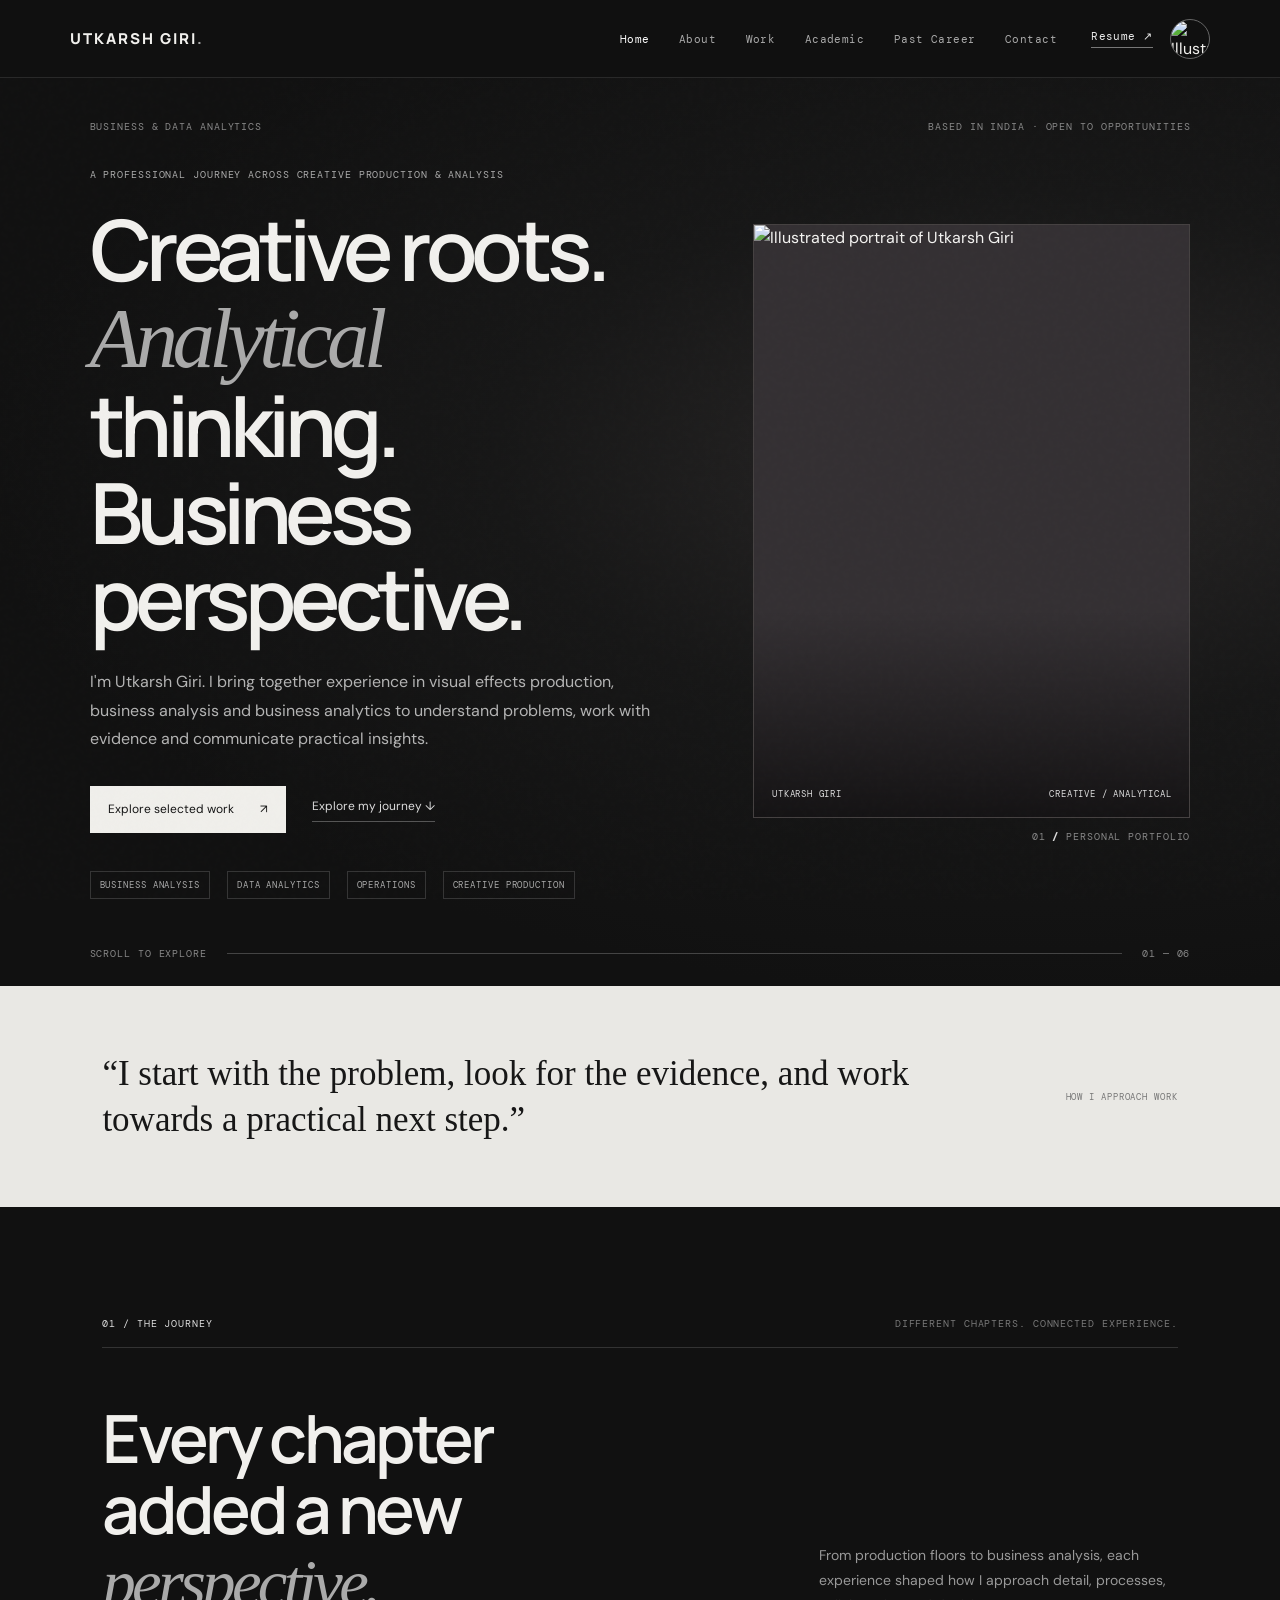
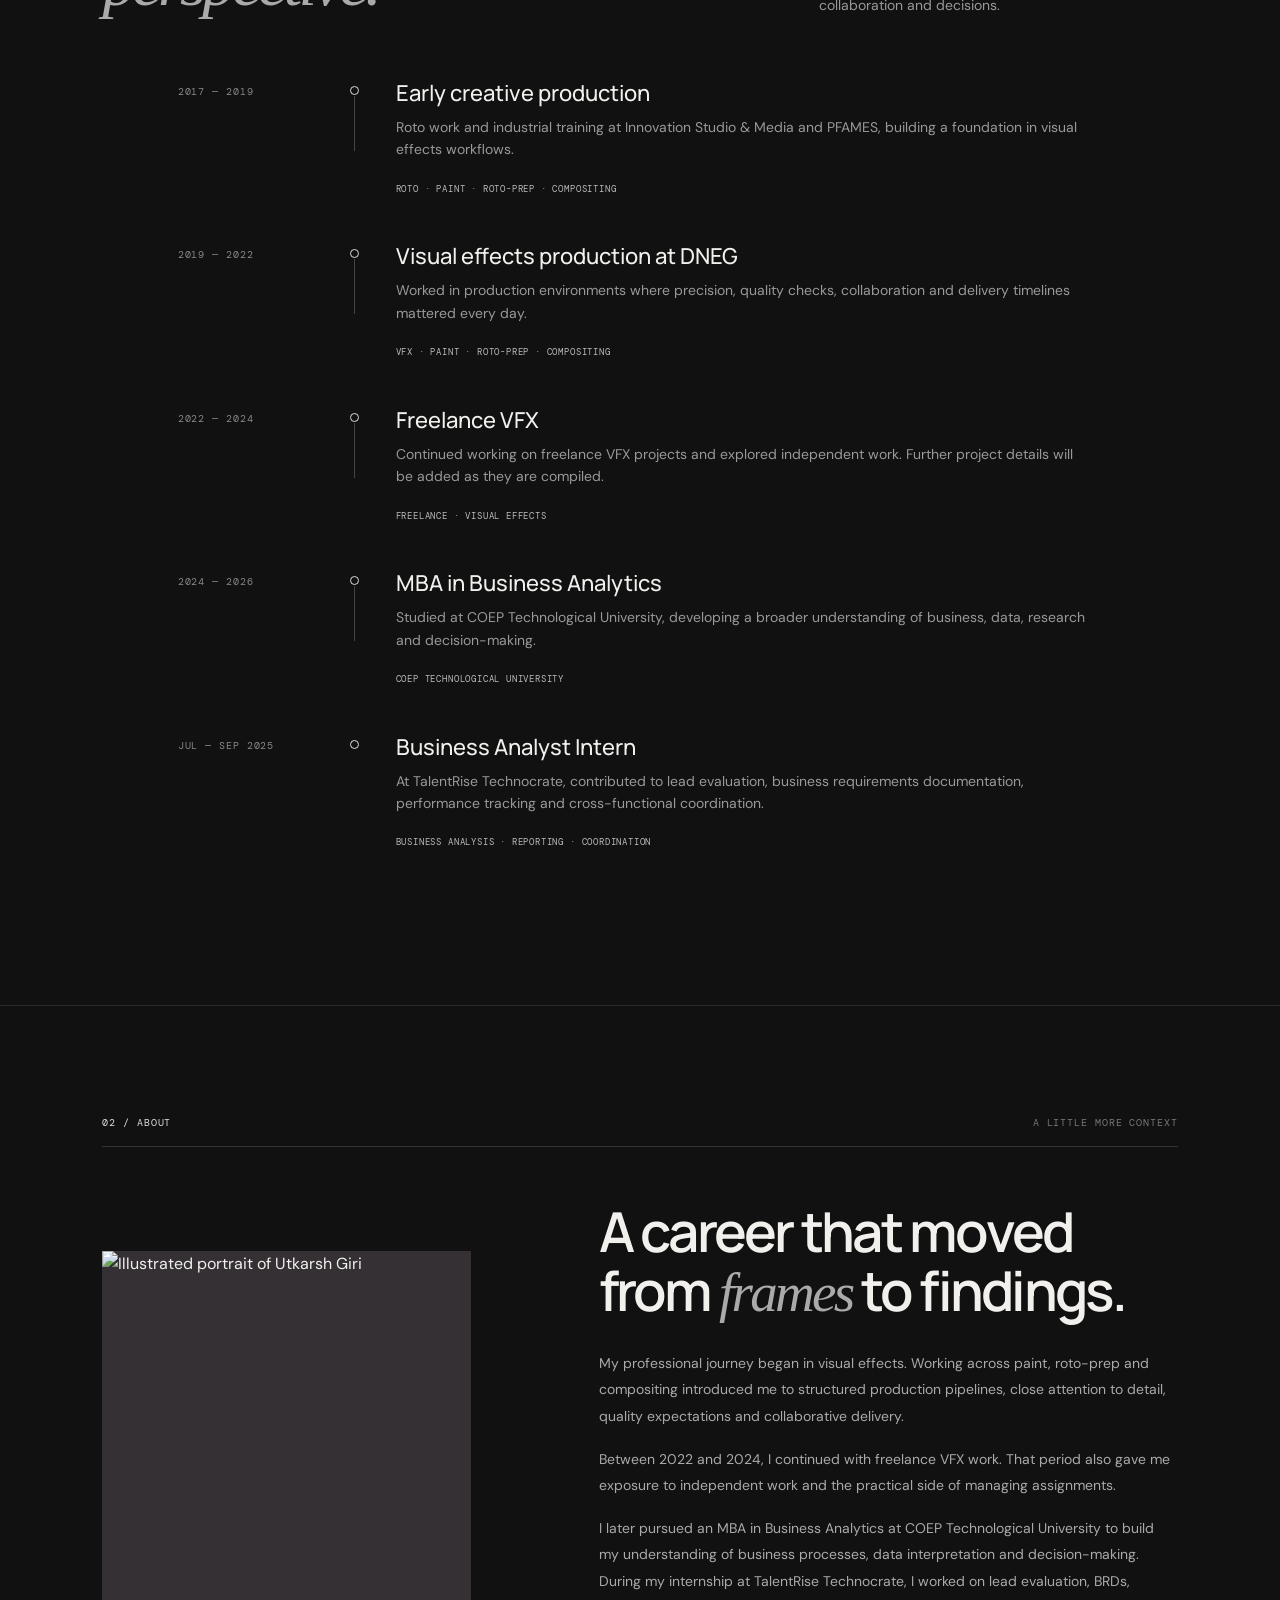
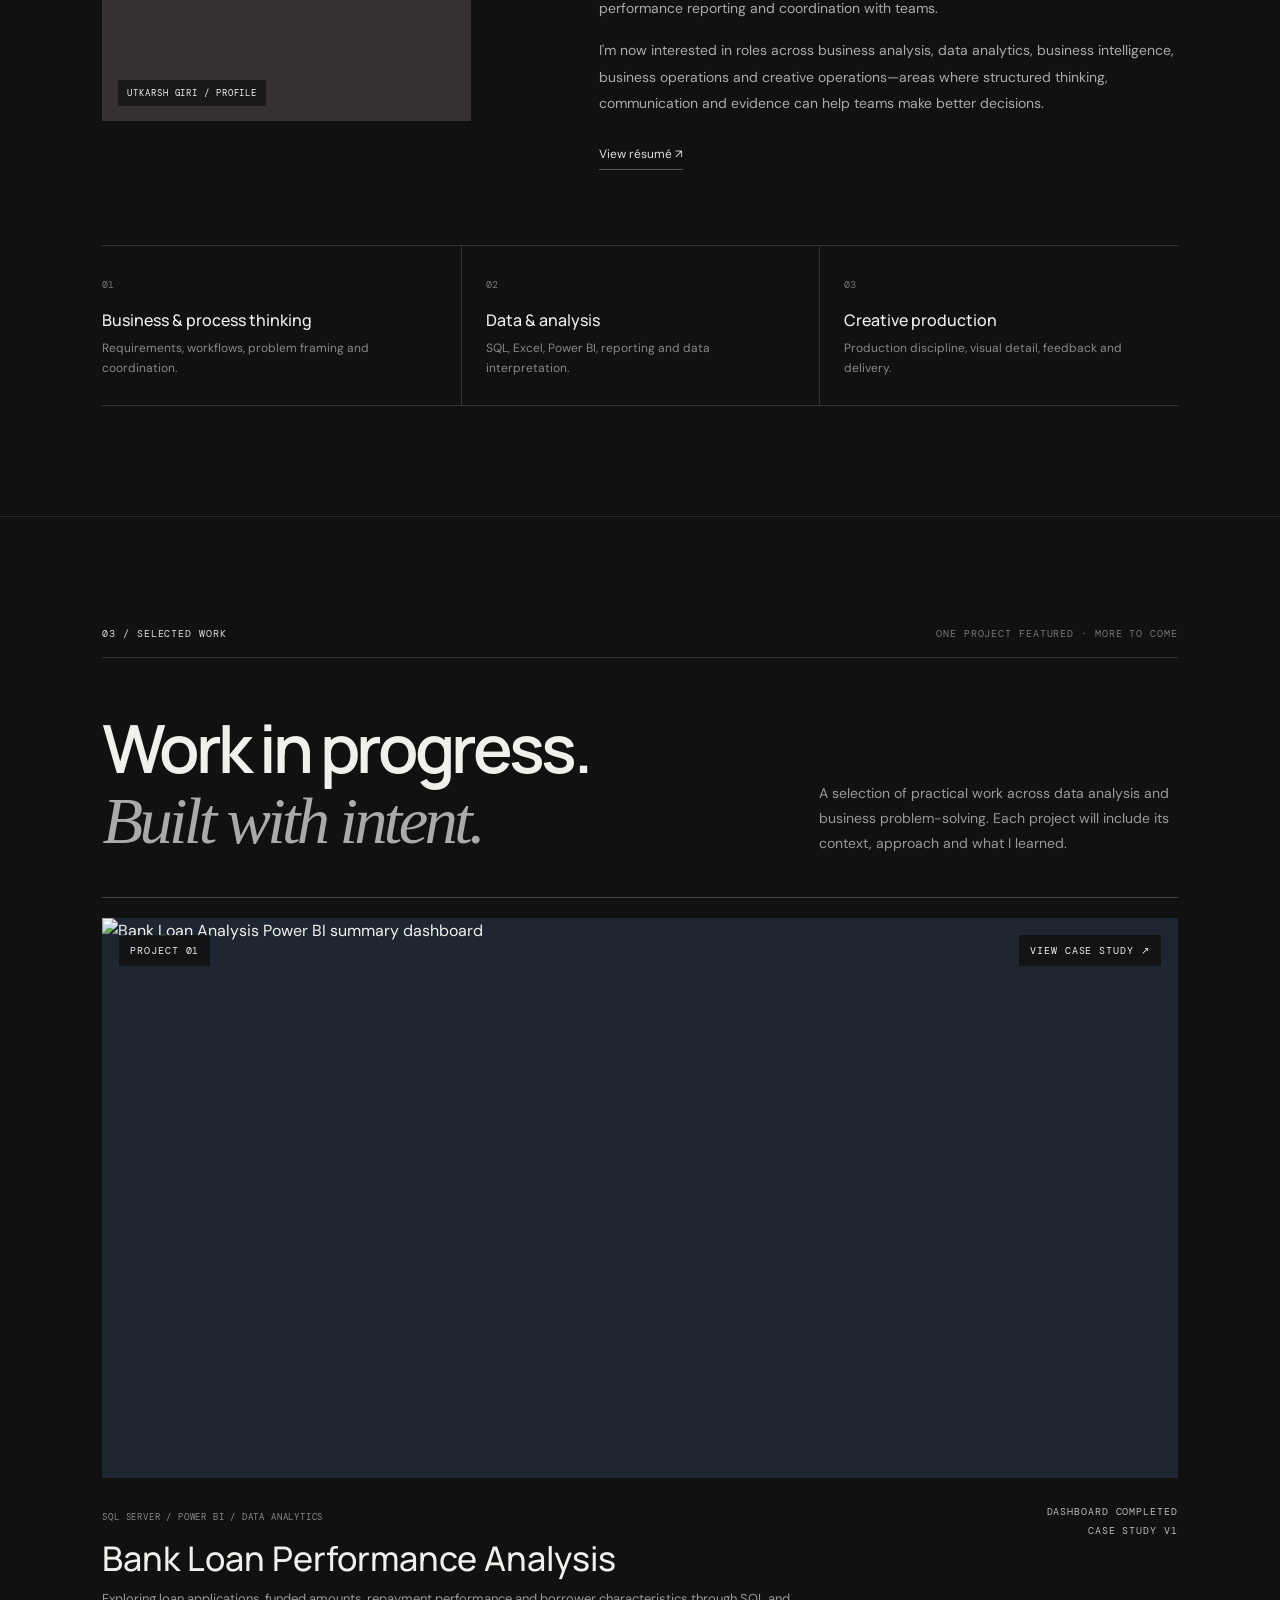
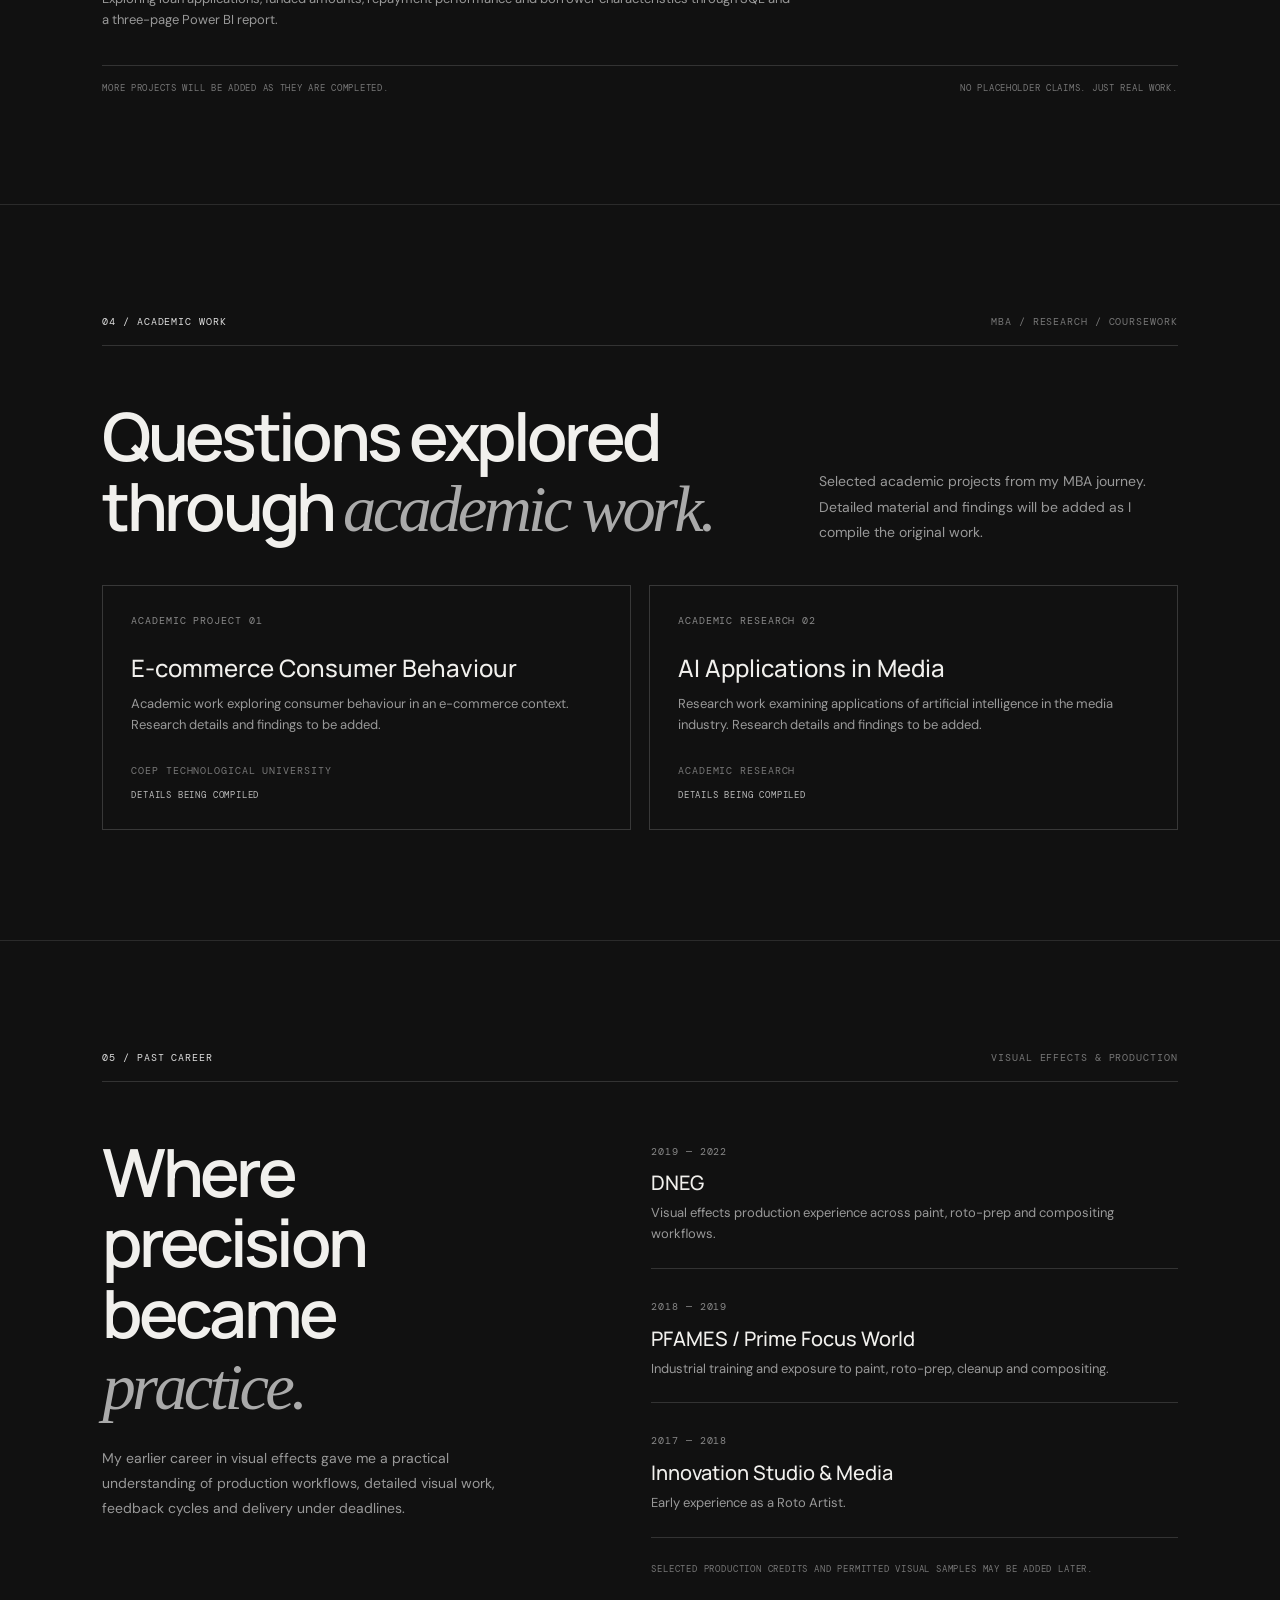
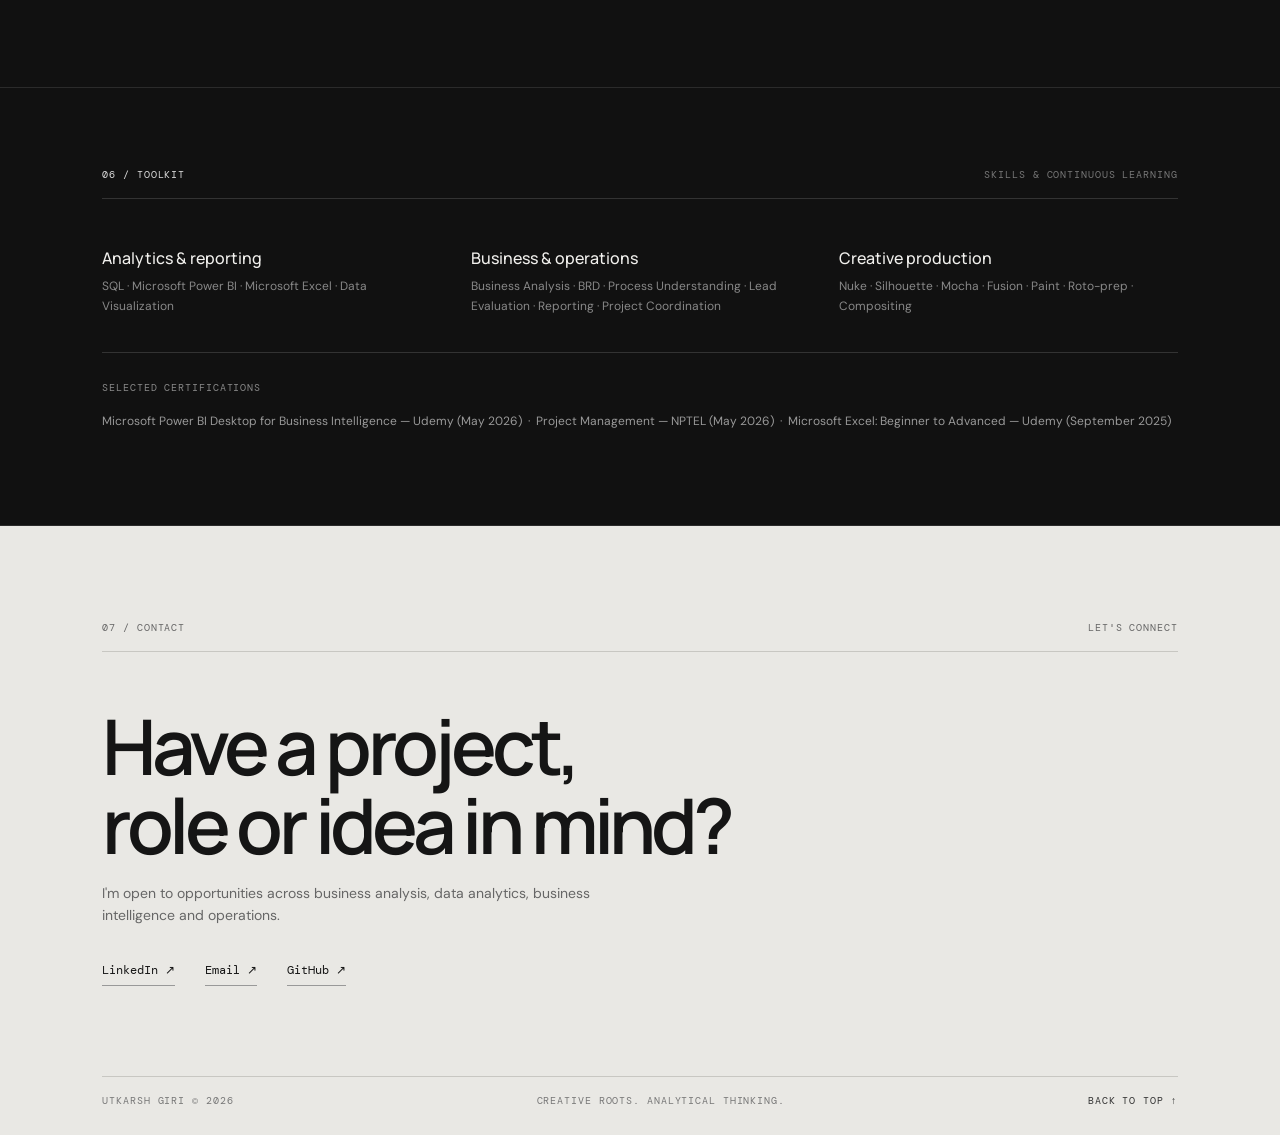
==== index.html @ 3ccc453a "Initial portfolio website upload" ====
<!doctype html>
<html lang="en">
<head>
  <meta charset="utf-8">
  <meta name="viewport" content="width=device-width, initial-scale=1">
  <meta name="theme-color" content="#111111">
  <meta name="description" content="Utkarsh Giri — business and data analytics, business analysis, operations, and creative production.">
  <title>Utkarsh Giri — Creative Roots. Analytical Thinking.</title>
  <link rel="preconnect" href="https://fonts.googleapis.com">
  <link rel="preconnect" href="https://fonts.gstatic.com" crossorigin>
  <link href="https://fonts.googleapis.com/css2?family=DM+Mono:wght@400;500&family=DM+Sans:wght@400;500;600;700&family=Manrope:wght@400;500;600;700;800&display=swap" rel="stylesheet">
  <link rel="stylesheet" href="styles.css">
</head>
<body>
  <div class="noise"></div>
  <div class="cursor-dot" aria-hidden="true"></div>
  <header class="topbar">
    <a class="wordmark" href="#home">UTKARSH GIRI<span>.</span></a>
    <button class="menu-toggle" aria-label="Toggle navigation" aria-expanded="false"><i></i><i></i></button>
    <nav class="nav" id="nav">
      <a href="#home">Home</a><a href="#about">About</a><a href="#work">Work</a><a href="#academic">Academic</a><a href="#past-career">Past Career</a><a href="#contact">Contact</a>
    </nav>
    <div class="nav-right">
      <a class="nav-resume" href="assets/Utkarsh-Giri-Resume.pdf" target="_blank" rel="noopener">Resume ↗</a>
      <a class="nav-avatar" href="#about" aria-label="About Utkarsh"><img src="assets/utkarsh-illustrated-portrait.png" alt="Illustrated portrait of Utkarsh Giri"></a>
    </div>
  </header>

  <main>
    <section class="hero" id="home">
      <div class="hero-topline"><span>BUSINESS & DATA ANALYTICS</span><span>BASED IN INDIA · OPEN TO OPPORTUNITIES</span></div>
      <div class="hero-main">
        <div class="hero-copy">
          <p class="eyebrow">A PROFESSIONAL JOURNEY ACROSS CREATIVE PRODUCTION & ANALYSIS</p>
          <h1>Creative roots.<br><em>Analytical</em> thinking.<br>Business perspective.</h1>
          <p class="hero-intro">I'm Utkarsh Giri. I bring together experience in visual effects production, business analysis and business analytics to understand problems, work with evidence and communicate practical insights.</p>
          <div class="hero-actions">
            <a class="button button-light" href="#work">Explore selected work <span>↗</span></a>
            <a class="text-link" href="#journey">Explore my journey ↓</a>
          </div>
          <div class="hero-tags"><span>BUSINESS ANALYSIS</span><span>DATA ANALYTICS</span><span>OPERATIONS</span><span>CREATIVE PRODUCTION</span></div>
        </div>
        <div class="hero-art">
          <div class="art-frame">
            <img src="assets/utkarsh-illustrated-portrait.png" alt="Illustrated portrait of Utkarsh Giri">
            <div class="art-caption"><span>UTKARSH GIRI</span><span>CREATIVE / ANALYTICAL</span></div>
          </div>
          <div class="art-index">01 <b>/</b> PERSONAL PORTFOLIO</div>
        </div>
      </div>
      <div class="hero-foot"><span>SCROLL TO EXPLORE</span><span class="scroll-line"></span><span>01 — 06</span></div>
    </section>

    <section class="intro-band">
      <p>“I start with the problem, look for the evidence, and work towards a practical next step.”</p>
      <span>HOW I APPROACH WORK</span>
    </section>

    <section class="section journey-section" id="journey">
      <div class="section-head"><span class="kicker">01 / THE JOURNEY</span><span class="head-note">DIFFERENT CHAPTERS. CONNECTED EXPERIENCE.</span></div>
      <div class="journey-heading"><h2>Every chapter<br>added a new <em>perspective.</em></h2><p>From production floors to business analysis, each experience shaped how I approach detail, processes, collaboration and decisions.</p></div>
      <div class="timeline">
        <article class="timeline-item"><div class="time">2017 — 2019</div><div class="timeline-mark"></div><div class="timeline-content"><h3>Early creative production</h3><p>Roto work and industrial training at Innovation Studio & Media and PFAMES, building a foundation in visual effects workflows.</p><span>ROTO · PAINT · ROTO-PREP · COMPOSITING</span></div></article>
        <article class="timeline-item"><div class="time">2019 — 2022</div><div class="timeline-mark"></div><div class="timeline-content"><h3>Visual effects production at DNEG</h3><p>Worked in production environments where precision, quality checks, collaboration and delivery timelines mattered every day.</p><span>VFX · PAINT · ROTO-PREP · COMPOSITING</span></div></article>
        <article class="timeline-item"><div class="time">2022 — 2024</div><div class="timeline-mark"></div><div class="timeline-content"><h3>Freelance VFX</h3><p>Continued working on freelance VFX projects and explored independent work. Further project details will be added as they are compiled.</p><span>FREELANCE · VISUAL EFFECTS</span></div></article>
        <article class="timeline-item"><div class="time">2024 — 2026</div><div class="timeline-mark"></div><div class="timeline-content"><h3>MBA in Business Analytics</h3><p>Studied at COEP Technological University, developing a broader understanding of business, data, research and decision-making.</p><span>COEP TECHNOLOGICAL UNIVERSITY</span></div></article>
        <article class="timeline-item"><div class="time">JUL — SEP 2025</div><div class="timeline-mark"></div><div class="timeline-content"><h3>Business Analyst Intern</h3><p>At TalentRise Technocrate, contributed to lead evaluation, business requirements documentation, performance tracking and cross-functional coordination.</p><span>BUSINESS ANALYSIS · REPORTING · COORDINATION</span></div></article>
      </div>
    </section>

    <section class="section about-section" id="about">
      <div class="section-head"><span class="kicker">02 / ABOUT</span><span class="head-note">A LITTLE MORE CONTEXT</span></div>
      <div class="about-layout">
        <div class="about-image"><img src="assets/utkarsh-illustrated-portrait.png" alt="Illustrated portrait of Utkarsh Giri"><span>UTKARSH GIRI / PROFILE</span></div>
        <div class="about-copy">
          <h2>A career that moved<br>from <em>frames</em> to findings.</h2>
          <p>My professional journey began in visual effects. Working across paint, roto-prep and compositing introduced me to structured production pipelines, close attention to detail, quality expectations and collaborative delivery.</p>
          <p>Between 2022 and 2024, I continued with freelance VFX work. That period also gave me exposure to independent work and the practical side of managing assignments.</p>
          <p>I later pursued an MBA in Business Analytics at COEP Technological University to build my understanding of business processes, data interpretation and decision-making. During my internship at TalentRise Technocrate, I worked on lead evaluation, BRDs, performance reporting and coordination with teams.</p>
          <p>I'm now interested in roles across business analysis, data analytics, business intelligence, business operations and creative operations—areas where structured thinking, communication and evidence can help teams make better decisions.</p>
          <a class="inline-link" href="assets/Utkarsh-Giri-Resume.pdf" target="_blank" rel="noopener">View résumé <span>↗</span></a>
        </div>
      </div>
      <div class="capabilities">
        <div><span>01</span><h3>Business & process thinking</h3><p>Requirements, workflows, problem framing and coordination.</p></div>
        <div><span>02</span><h3>Data & analysis</h3><p>SQL, Excel, Power BI, reporting and data interpretation.</p></div>
        <div><span>03</span><h3>Creative production</h3><p>Production discipline, visual detail, feedback and delivery.</p></div>
      </div>
    </section>

    <section class="section work-section" id="work">
      <div class="section-head"><span class="kicker">03 / SELECTED WORK</span><span class="head-note">ONE PROJECT FEATURED · MORE TO COME</span></div>
      <div class="work-heading"><h2>Work in progress.<br><em>Built with intent.</em></h2><p>A selection of practical work across data analysis and business problem-solving. Each project will include its context, approach and what I learned.</p></div>
      <a class="project-card" href="projects/bank-loan/index.html">
        <div class="project-image"><img src="projects/bank-loan/assets/dashboard-1.png" alt="Bank Loan Analysis Power BI summary dashboard"><span class="project-number">PROJECT 01</span><span class="project-open">VIEW CASE STUDY ↗</span></div>
        <div class="project-meta"><div><span class="project-type">SQL SERVER / POWER BI / DATA ANALYTICS</span><h3>Bank Loan Performance Analysis</h3><p>Exploring loan applications, funded amounts, repayment performance and borrower characteristics through SQL and a three-page Power BI report.</p></div><span class="project-status">DASHBOARD COMPLETED<br>CASE STUDY V1</span></div>
      </a>
      <div class="future-note"><span>MORE PROJECTS WILL BE ADDED AS THEY ARE COMPLETED.</span><span>NO PLACEHOLDER CLAIMS. JUST REAL WORK.</span></div>
    </section>

    <section class="section academic-section" id="academic">
      <div class="section-head"><span class="kicker">04 / ACADEMIC WORK</span><span class="head-note">MBA / RESEARCH / COURSEWORK</span></div>
      <div class="academic-heading"><h2>Questions explored<br>through <em>academic work.</em></h2><p>Selected academic projects from my MBA journey. Detailed material and findings will be added as I compile the original work.</p></div>
      <div class="academic-grid">
        <article class="academic-card"><span>ACADEMIC PROJECT 01</span><h3>E-commerce Consumer Behaviour</h3><p>Academic work exploring consumer behaviour in an e-commerce context. Research details and findings to be added.</p><small>COEP TECHNOLOGICAL UNIVERSITY</small><b>DETAILS BEING COMPILED</b></article>
        <article class="academic-card"><span>ACADEMIC RESEARCH 02</span><h3>AI Applications in Media</h3><p>Research work examining applications of artificial intelligence in the media industry. Research details and findings to be added.</p><small>ACADEMIC RESEARCH</small><b>DETAILS BEING COMPILED</b></article>
      </div>
    </section>

    <section class="section past-section" id="past-career">
      <div class="section-head"><span class="kicker">05 / PAST CAREER</span><span class="head-note">VISUAL EFFECTS & PRODUCTION</span></div>
      <div class="past-layout"><div><h2>Where precision<br>became <em>practice.</em></h2><p>My earlier career in visual effects gave me a practical understanding of production workflows, detailed visual work, feedback cycles and delivery under deadlines.</p></div>
        <div class="past-details">
          <article><span>2019 — 2022</span><h3>DNEG</h3><p>Visual effects production experience across paint, roto-prep and compositing workflows.</p></article>
          <article><span>2018 — 2019</span><h3>PFAMES / Prime Focus World</h3><p>Industrial training and exposure to paint, roto-prep, cleanup and compositing.</p></article>
          <article><span>2017 — 2018</span><h3>Innovation Studio & Media</h3><p>Early experience as a Roto Artist.</p></article>
          <div class="past-note">SELECTED PRODUCTION CREDITS AND PERMITTED VISUAL SAMPLES MAY BE ADDED LATER.</div>
        </div>
      </div>
    </section>

    <section class="section credentials-section">
      <div class="section-head"><span class="kicker">06 / TOOLKIT</span><span class="head-note">SKILLS & CONTINUOUS LEARNING</span></div>
      <div class="toolkit-grid">
        <div><h3>Analytics & reporting</h3><p>SQL · Microsoft Power BI · Microsoft Excel · Data Visualization</p></div>
        <div><h3>Business & operations</h3><p>Business Analysis · BRD · Process Understanding · Lead Evaluation · Reporting · Project Coordination</p></div>
        <div><h3>Creative production</h3><p>Nuke · Silhouette · Mocha · Fusion · Paint · Roto-prep · Compositing</p></div>
      </div>
      <div class="certifications"><span class="kicker">SELECTED CERTIFICATIONS</span><p>Microsoft Power BI Desktop for Business Intelligence — Udemy (May 2026) &nbsp;·&nbsp; Project Management — NPTEL (May 2026) &nbsp;·&nbsp; Microsoft Excel: Beginner to Advanced — Udemy (September 2025)</p></div>
    </section>

    <section class="contact-section" id="contact">
      <div class="section-head"><span class="kicker">07 / CONTACT</span><span class="head-note">LET'S CONNECT</span></div>
      <h2>Have a project,<br>role or idea in mind?</h2>
      <p>I'm open to opportunities across business analysis, data analytics, business intelligence and operations.</p>
      <div class="contact-links">
        <a href="https://www.linkedin.com/in/utkarsh-giri-2289a3175/" target="_blank" rel="noopener">LinkedIn ↗</a>
        <a href="mailto:utkarsh.ashok.giri@gmail.com">Email ↗</a>
        <a href="https://github.com/giriutkarsh" target="_blank" rel="noopener">GitHub ↗</a>
      </div>
      <div class="contact-foot"><span>UTKARSH GIRI © 2026</span><span>CREATIVE ROOTS. ANALYTICAL THINKING.</span><a href="#home">BACK TO TOP ↑</a></div>
    </section>
  </main>
  <script src="script.js"></script>
</body>
</html>
---- styles.css ----
*{box-sizing:border-box}html{scroll-behavior:smooth;scroll-padding-top:90px}body{margin:0;background:#111;color:#f1f0ed;font-family:"DM Sans",sans-serif;line-height:1.6}a{color:inherit;text-decoration:none}button{font:inherit}.noise{position:fixed;inset:0;pointer-events:none;z-index:10;opacity:.035;background-image:url("data:image/svg+xml,%3Csvg viewBox='0 0 180 180' xmlns='http://www.w3.org/2000/svg'%3E%3Cfilter id='n'%3E%3CfeTurbulence type='fractalNoise' baseFrequency='.9' numOctaves='3' stitchTiles='stitch'/%3E%3C/filter%3E%3Crect width='100%25' height='100%25' filter='url(%23n)' opacity='.4'/%3E%3C/svg%3E")}.cursor-dot{position:fixed;left:0;top:0;width:13px;height:13px;border:1px solid #eee;border-radius:50%;pointer-events:none;z-index:99;opacity:0;transform:translate(-50%,-50%);mix-blend-mode:difference;transition:width .18s,height .18s,opacity .2s}.cursor-dot.active{width:38px;height:38px}.topbar{height:78px;position:sticky;top:0;z-index:50;display:flex;align-items:center;justify-content:space-between;padding:0 5.5vw;background:rgba(17,17,17,.88);backdrop-filter:blur(18px);border-bottom:1px solid #292929}.wordmark{font:800 15px Manrope,sans-serif;letter-spacing:.13em;white-space:nowrap}.wordmark span{color:#a5a5a5}.nav{display:flex;gap:clamp(15px,2.3vw,34px);margin-left:auto;margin-right:34px}.nav a,.nav-resume{font:11px "DM Mono",monospace;letter-spacing:.04em;color:#aaa;transition:color .2s}.nav a:hover,.nav a.active,.nav-resume:hover{color:#fff}.nav-right{display:flex;align-items:center;gap:17px}.nav-resume{color:#eee;border-bottom:1px solid #777;padding-bottom:4px}.nav-avatar{width:40px;height:40px;border-radius:50%;overflow:hidden;border:1px solid #666;display:block}.nav-avatar img{width:100%;height:100%;object-fit:cover;object-position:50% 18%}.menu-toggle{display:none;background:none;border:0}.hero{min-height:calc(100vh - 78px);padding:42px 7vw 26px;display:flex;flex-direction:column;justify-content:space-between;background:radial-gradient(ellipse at 79% 42%,#292727 0,#171717 36%,#111 72%)}.hero-topline,.hero-foot,.section-head,.art-caption,.art-index,.eyebrow,.hero-tags,.kicker,.head-note,.timeline-content span,.time,.project-type,.project-status,.project-number,.project-open,.academic-card>span,.academic-card small,.academic-card b,.past-details article>span,.past-note,.certifications>.kicker,.contact-foot{font:10px "DM Mono",monospace;letter-spacing:.09em;color:#888}.hero-topline,.hero-foot{display:flex;justify-content:space-between;align-items:center}.hero-main{display:grid;grid-template-columns:1.05fr .8fr;gap:7vw;align-items:center;max-width:1450px;width:100%;margin:35px auto 48px}.hero-copy{max-width:760px}.eyebrow{color:#aaa;margin:0 0 25px}.hero h1{font:600 clamp(46px,6.6vw,96px)/1.02 Manrope,sans-serif;letter-spacing:-.065em;margin:0 0 27px}.hero h1 em,.journey-heading h2 em,.about-copy h2 em,.work-heading h2 em,.academic-heading h2 em,.past-layout h2 em{font-family:Georgia,serif;font-weight:400;color:#aaa}.hero-intro{font-size:16px;color:#b4b4b4;max-width:590px;line-height:1.8}.hero-actions{display:flex;align-items:center;gap:26px;margin:32px 0}.button{display:inline-flex;align-items:center;gap:26px;padding:14px 18px;font-size:12px}.button-light{background:#f0efeb;color:#151515}.button-light:hover{background:#ccc}.text-link,.inline-link{font-size:12px;color:#ddd;border-bottom:1px solid #555;padding-bottom:5px}.hero-tags{display:flex;gap:17px;flex-wrap:wrap;margin-top:38px}.hero-tags span{border:1px solid #353535;padding:7px 9px;color:#aaa;font-size:9px}.hero-art{max-width:470px;justify-self:end;position:relative;width:100%}.art-frame{height:min(66vh,650px);min-height:420px;position:relative;overflow:hidden;background:#343033;border:1px solid #454141}.art-frame:after{content:"";position:absolute;inset:0;background:linear-gradient(180deg,transparent 65%,rgba(0,0,0,.6))}.art-frame img{width:100%;height:100%;object-fit:cover;object-position:50% 14%;filter:saturate(.75) contrast(1.03)}.art-caption{position:absolute;z-index:2;bottom:17px;left:18px;right:18px;display:flex;justify-content:space-between;color:#ddd;font-size:9px}.art-index{text-align:right;margin-top:12px}.art-index b{color:#ddd}.hero-foot{max-width:1450px;width:100%;margin:auto}.scroll-line{height:1px;background:#444;flex:1;margin:0 20px}.intro-band{padding:65px 8vw;background:#e9e8e4;color:#171717;display:flex;align-items:center;justify-content:space-between;gap:30px}.intro-band p{font:clamp(20px,3vw,35px)/1.3 Georgia,serif;max-width:900px;margin:0}.intro-band span{font:9px "DM Mono",monospace;letter-spacing:.1em;white-space:nowrap;color:#777}.section{padding:110px 8vw;border-bottom:1px solid #2b2b2b}.section-head{display:flex;justify-content:space-between;border-bottom:1px solid #333;padding-bottom:17px}.kicker{color:#ddd}.head-note{color:#777}.journey-heading,.work-heading,.academic-heading{display:grid;grid-template-columns:1.2fr .7fr;gap:8vw;align-items:end;margin:55px 0 60px}.journey-heading h2,.work-heading h2,.academic-heading h2,.past-layout h2{font:600 clamp(38px,5.2vw,70px)/1.06 Manrope,sans-serif;letter-spacing:-.055em;margin:0}.journey-heading p,.work-heading p,.academic-heading p,.past-layout>div>p{max-width:410px;color:#999;font-size:14px;line-height:1.8;margin:0}.timeline{max-width:1000px;margin-left:auto}.timeline-item{display:grid;grid-template-columns:150px 24px 1fr;gap:22px;position:relative;padding:0 0 42px}.time{padding-top:7px}.timeline-mark{position:relative;width:9px;height:9px;border:1px solid #ddd;border-radius:50%;margin-top:8px}.timeline-mark:after{content:"";position:absolute;top:9px;left:3px;width:1px;height:calc(100% + 48px);background:#444}.timeline-item:last-child .timeline-mark:after{display:none}.timeline-content h3{font:500 22px Manrope,sans-serif;margin:0 0 8px}.timeline-content p{color:#999;font-size:14px;max-width:690px;margin:0 0 13px}.timeline-content span{font-size:9px;color:#bbb}.about-layout{display:grid;grid-template-columns:.7fr 1.1fr;gap:10vw;align-items:center;margin:55px 0 75px}.about-image{height:470px;position:relative;overflow:hidden;background:#343033}.about-image img{width:100%;height:100%;object-fit:cover;object-position:50% 14%;filter:saturate(.72)}.about-image span{position:absolute;bottom:15px;left:16px;font:9px "DM Mono",monospace;letter-spacing:.1em;background:#111b;padding:7px 9px}.about-copy h2{font:600 clamp(36px,4.3vw,58px)/1.08 Manrope,sans-serif;letter-spacing:-.05em;margin:0 0 27px}.about-copy p{color:#aaa;font-size:14px;line-height:1.9;margin:0 0 16px}.inline-link{display:inline-block;margin-top:12px}.capabilities{display:grid;grid-template-columns:repeat(3,1fr);border-top:1px solid #333;border-bottom:1px solid #333}.capabilities>div{padding:24px 24px 26px 0}.capabilities>div+div{padding-left:24px;border-left:1px solid #333}.capabilities span{font:10px "DM Mono",monospace;color:#777}.capabilities h3,.toolkit-grid h3{font:500 16px Manrope,sans-serif;margin:13px 0 7px}.capabilities p,.toolkit-grid p{color:#888;font-size:12px;margin:0;line-height:1.7}.work-heading{margin-bottom:40px}.project-card{display:block;border-top:1px solid #444;padding-top:20px}.project-image{height:clamp(250px,48vw,560px);position:relative;overflow:hidden;background:#1e2731}.project-image img{width:100%;height:100%;object-fit:cover;object-position:top;transition:transform .7s cubic-bezier(.2,.7,.2,1);filter:saturate(.8)}.project-card:hover .project-image img{transform:scale(1.025)}.project-number,.project-open{position:absolute;top:17px;background:#111d;padding:9px 11px;color:#eee}.project-number{left:17px}.project-open{right:17px}.project-meta{display:flex;justify-content:space-between;gap:30px;padding:24px 0 34px}.project-type{font-size:9px}.project-meta h3{font:500 clamp(23px,3vw,34px) Manrope,sans-serif;margin:8px 0}.project-meta p{color:#999;max-width:690px;font-size:13px;margin:0}.project-status{text-align:right;line-height:1.9;white-space:nowrap;color:#bbb}.future-note{border-top:1px solid #333;padding-top:16px;display:flex;justify-content:space-between;font:9px "DM Mono",monospace;letter-spacing:.08em;color:#777}.academic-heading{margin-bottom:40px}.academic-grid{display:grid;grid-template-columns:1fr 1fr;gap:18px}.academic-card{padding:28px;border:1px solid #383838;min-height:245px;display:flex;flex-direction:column;align-items:flex-start}.academic-card>span{color:#888}.academic-card h3{font:500 24px Manrope,sans-serif;margin:24px 0 10px}.academic-card p{font-size:13px;color:#999;max-width:450px;margin:0 0 22px}.academic-card small{margin-top:auto;color:#777}.academic-card b{font-size:9px;color:#bbb;margin-top:12px}.past-layout{display:grid;grid-template-columns:.8fr 1fr;gap:10vw;margin-top:55px}.past-layout>div>p{margin-top:24px}.past-details article{padding:0 0 23px;margin-bottom:23px;border-bottom:1px solid #333}.past-details article>span{color:#888}.past-details article h3{font:500 20px Manrope,sans-serif;margin:7px 0}.past-details article p{font-size:13px;color:#999;margin:0}.past-note{color:#777;font-size:9px;line-height:1.8}.credentials-section{padding-top:80px;padding-bottom:80px}.toolkit-grid{display:grid;grid-template-columns:repeat(3,1fr);gap:30px;padding:35px 0}.certifications{border-top:1px solid #333;padding-top:20px}.certifications p{font-size:12px;color:#999;line-height:1.9}.contact-section{padding:95px 8vw 28px;background:#e9e8e4;color:#151515}.contact-section .section-head{border-color:#c8c7c2}.contact-section .kicker,.contact-section .head-note{color:#666}.contact-section h2{font:600 clamp(42px,6vw,78px)/1.02 Manrope,sans-serif;letter-spacing:-.06em;margin:55px 0 18px}.contact-section>p{color:#666;font-size:14px;max-width:490px}.contact-links{display:flex;gap:30px;margin:35px 0 90px;flex-wrap:wrap}.contact-links a{font:12px "DM Mono",monospace;border-bottom:1px solid #999;padding-bottom:7px}.contact-foot{border-top:1px solid #c8c7c2;padding-top:17px;display:flex;justify-content:space-between;color:#777}.contact-foot a{color:#333}
@media(max-width:1050px){.nav{gap:15px;margin-right:18px}.nav a{font-size:10px}.hero-main{gap:4vw}.hero-art{max-width:390px}.section{padding-left:6vw;padding-right:6vw}}
@media(max-width:800px){.topbar{padding:0 5vw;height:70px}.menu-toggle{display:flex;flex-direction:column;gap:6px;margin-left:auto;margin-right:18px}.menu-toggle i{width:22px;height:1px;background:#eee}.nav{display:none;position:absolute;top:70px;left:0;right:0;background:#171717;padding:22px 6vw 28px;flex-direction:column;border-bottom:1px solid #333;margin:0}.nav.open{display:flex}.nav a{font-size:12px}.nav-right{gap:10px}.nav-resume{font-size:9px}.nav-avatar{width:35px;height:35px}.hero{padding:30px 6vw 20px;min-height:auto}.hero-main{grid-template-columns:1fr;gap:40px;margin:55px auto 55px}.hero h1{font-size:clamp(46px,11vw,75px)}.hero-art{justify-self:start;width:min(100%,440px);max-width:none}.art-frame{height:470px;min-height:0}.hero-topline{font-size:8px;gap:12px}.hero-topline span:last-child{text-align:right}.hero-foot{font-size:8px}.intro-band{padding:42px 6vw;display:block}.intro-band span{display:block;margin-top:20px}.section{padding:75px 6vw}.journey-heading,.work-heading,.academic-heading,.past-layout{grid-template-columns:1fr;gap:20px;margin:42px 0}.timeline-item{grid-template-columns:105px 16px 1fr;gap:13px}.time{font-size:8px}.timeline-content h3{font-size:18px}.timeline-content p{font-size:12px}.about-layout{grid-template-columns:1fr;gap:35px;margin:40px 0 55px}.about-image{height:440px;max-width:440px}.capabilities{grid-template-columns:1fr}.capabilities>div,.capabilities>div+div{padding:20px 0;border-left:0;border-bottom:1px solid #333}.capabilities>div:last-child{border-bottom:0}.project-meta{display:block}.project-status{text-align:left;margin-top:17px}.academic-grid,.toolkit-grid{grid-template-columns:1fr}.future-note{display:block;line-height:2}.future-note span{display:block}.contact-section{padding:75px 6vw 24px}.contact-links{margin-bottom:65px}.contact-foot{gap:14px;flex-wrap:wrap;font-size:8px}}
@media(max-width:430px){.wordmark{font-size:12px}.nav-resume{display:none}.hero-tags{gap:7px}.hero-tags span{font-size:8px}.art-frame{height:390px}.section-head{gap:15px}.head-note{font-size:8px;text-align:right}.timeline-item{grid-template-columns:78px 12px 1fr;gap:9px}.timeline-content h3{font-size:16px}.timeline-content p{font-size:11px}.contact-foot span:nth-child(2){display:none}}
@media(hover:none),(pointer:coarse){.cursor-dot{display:none}}
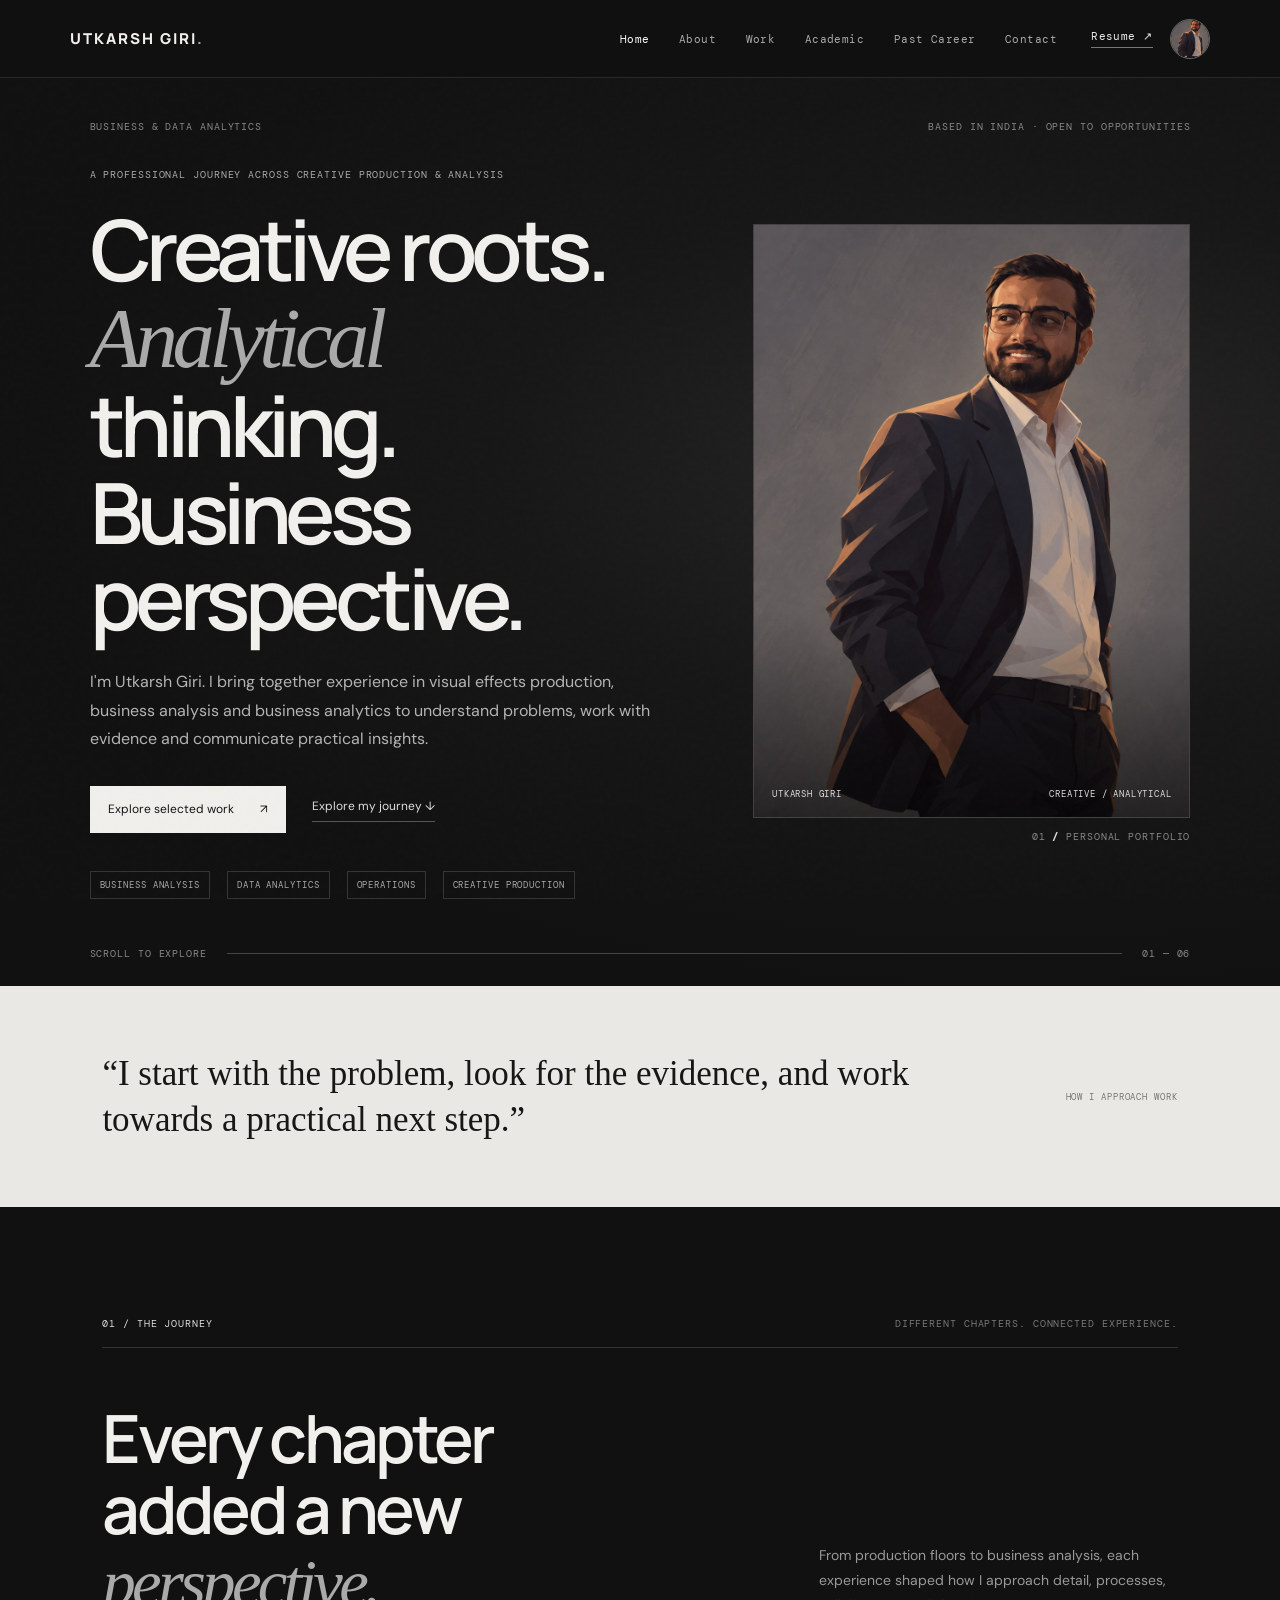
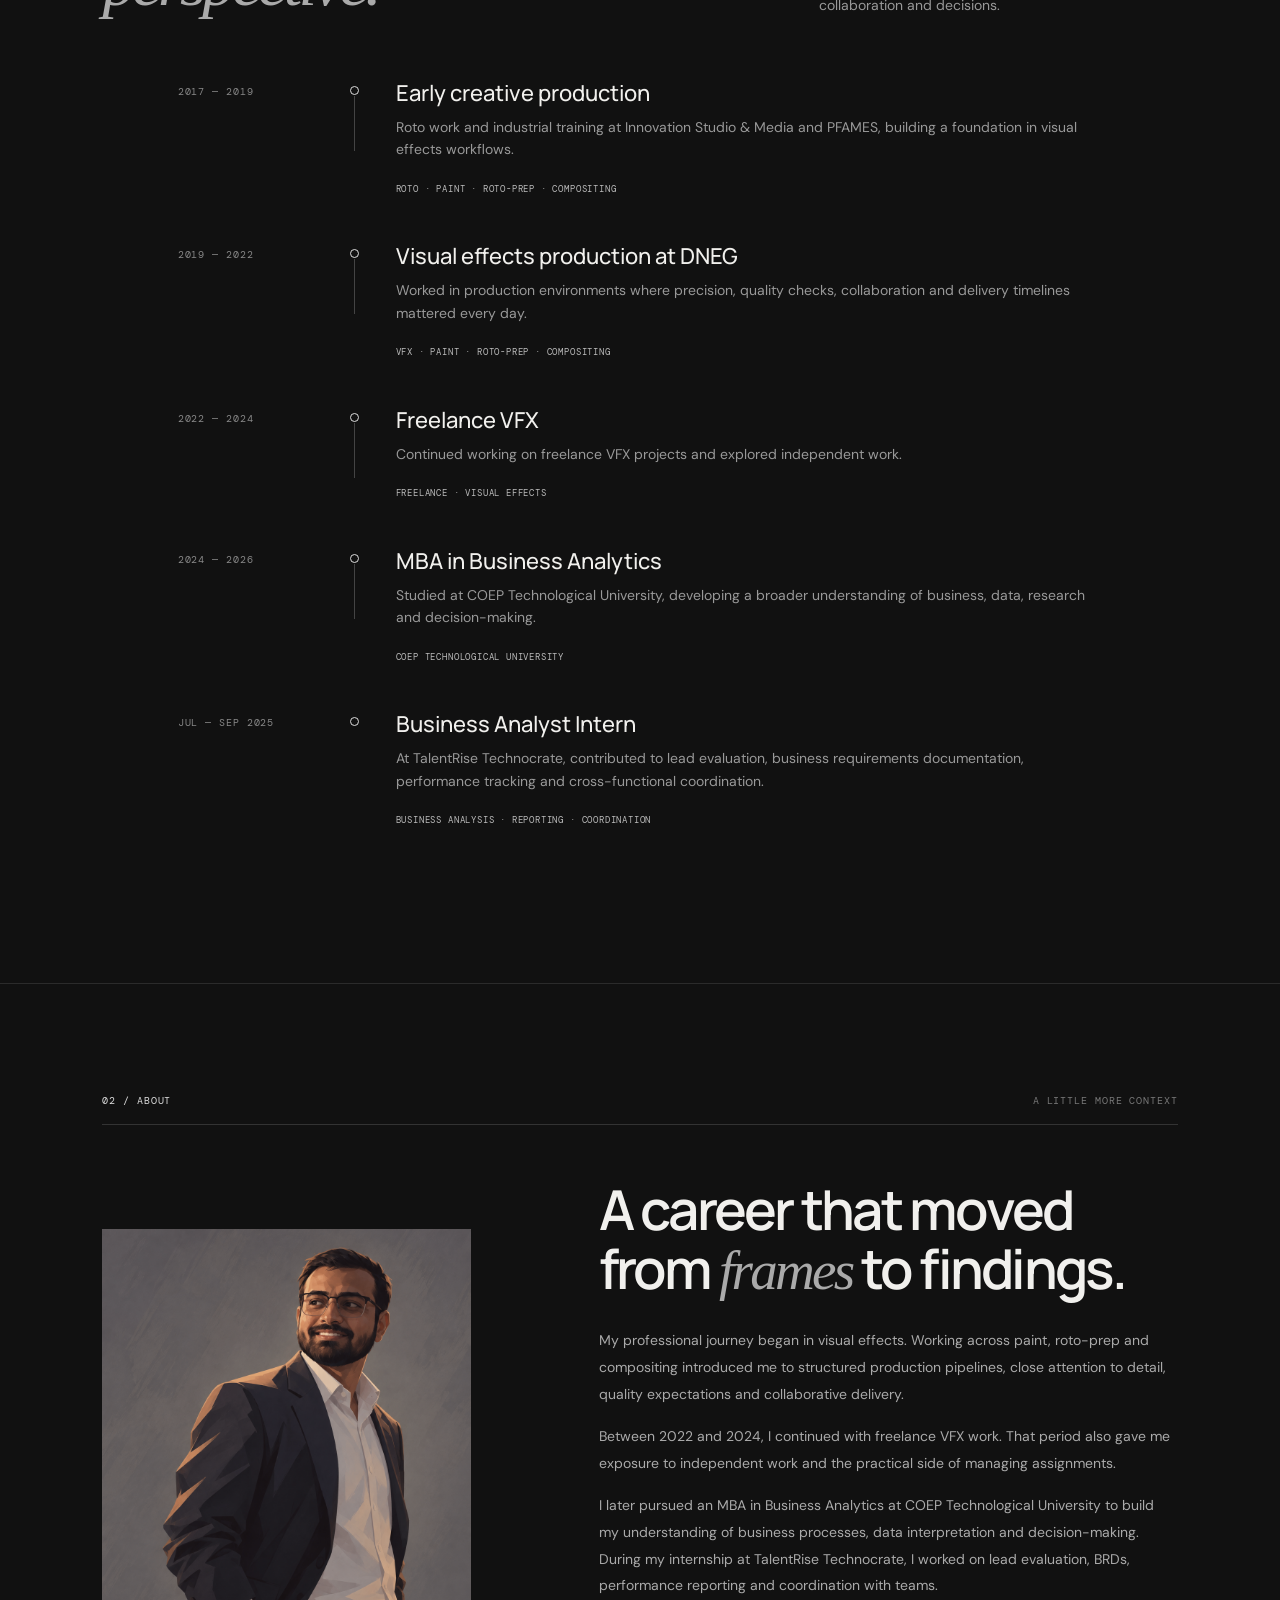
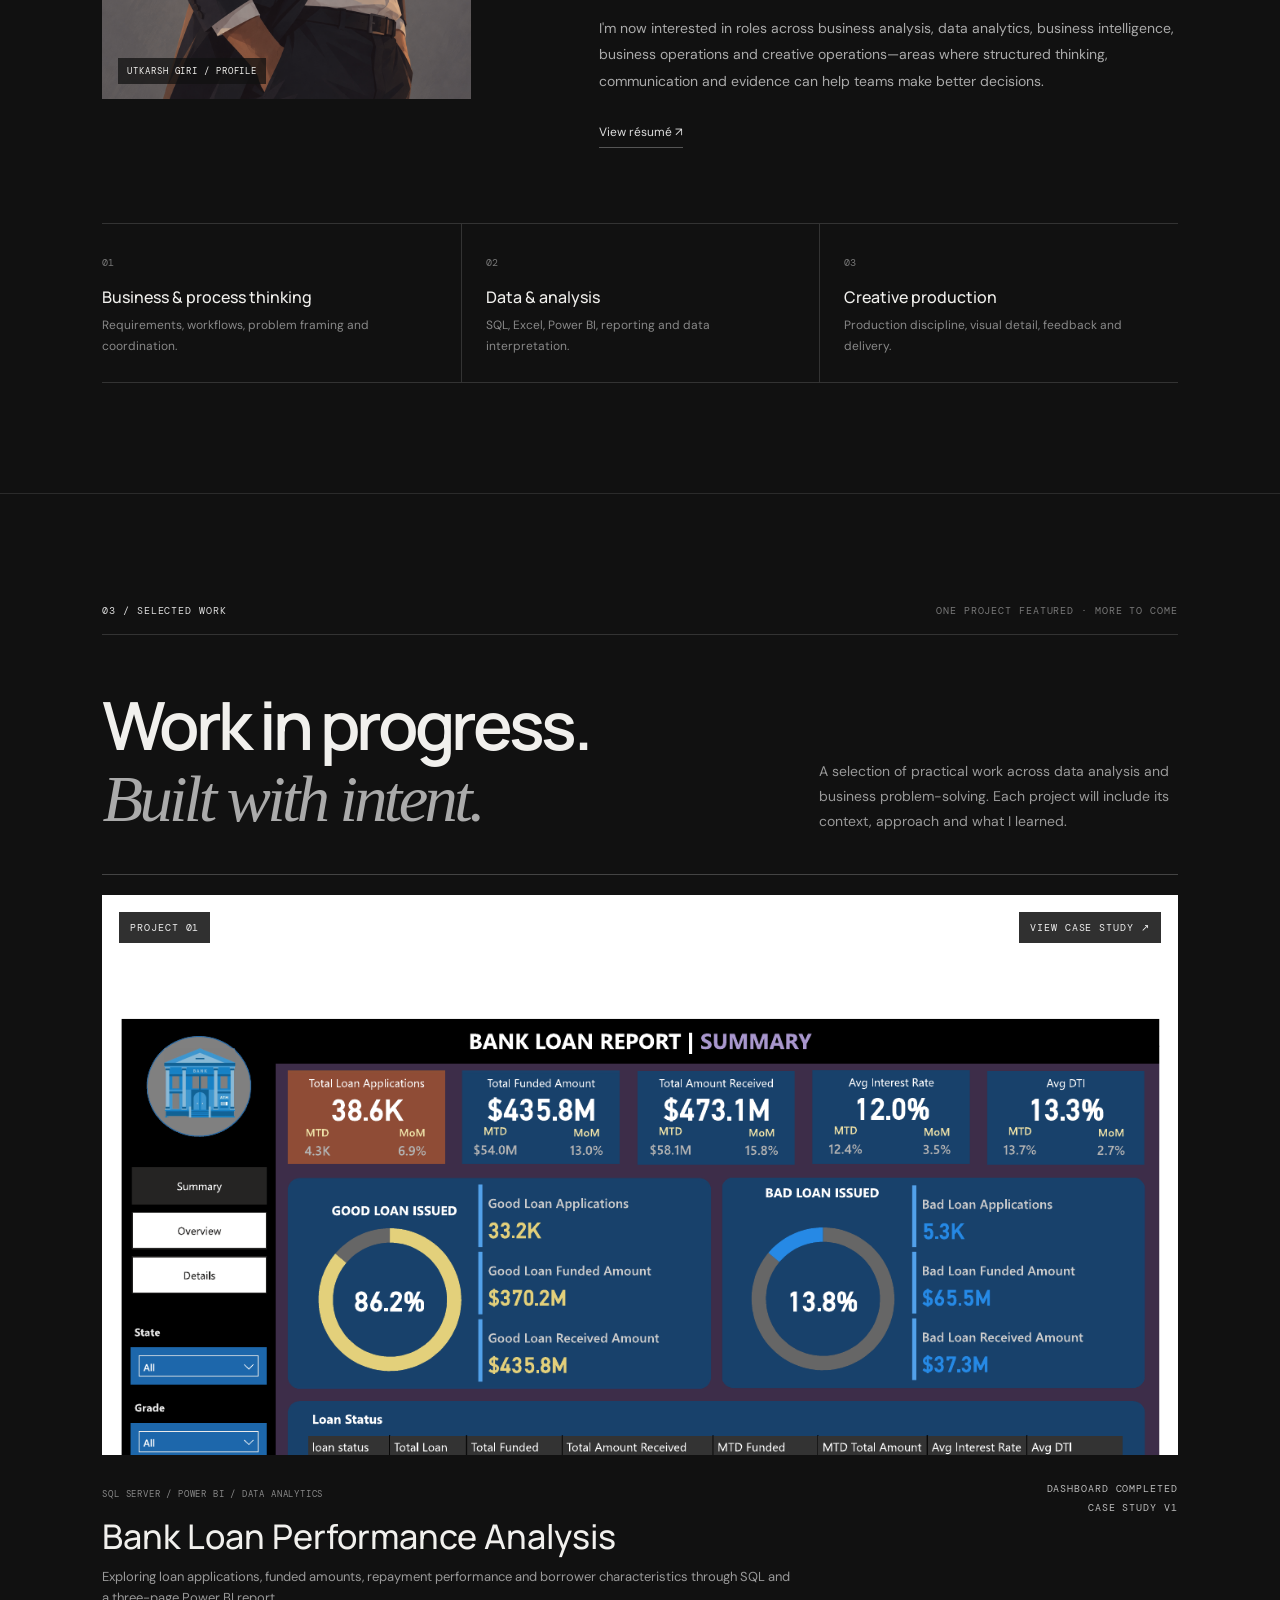
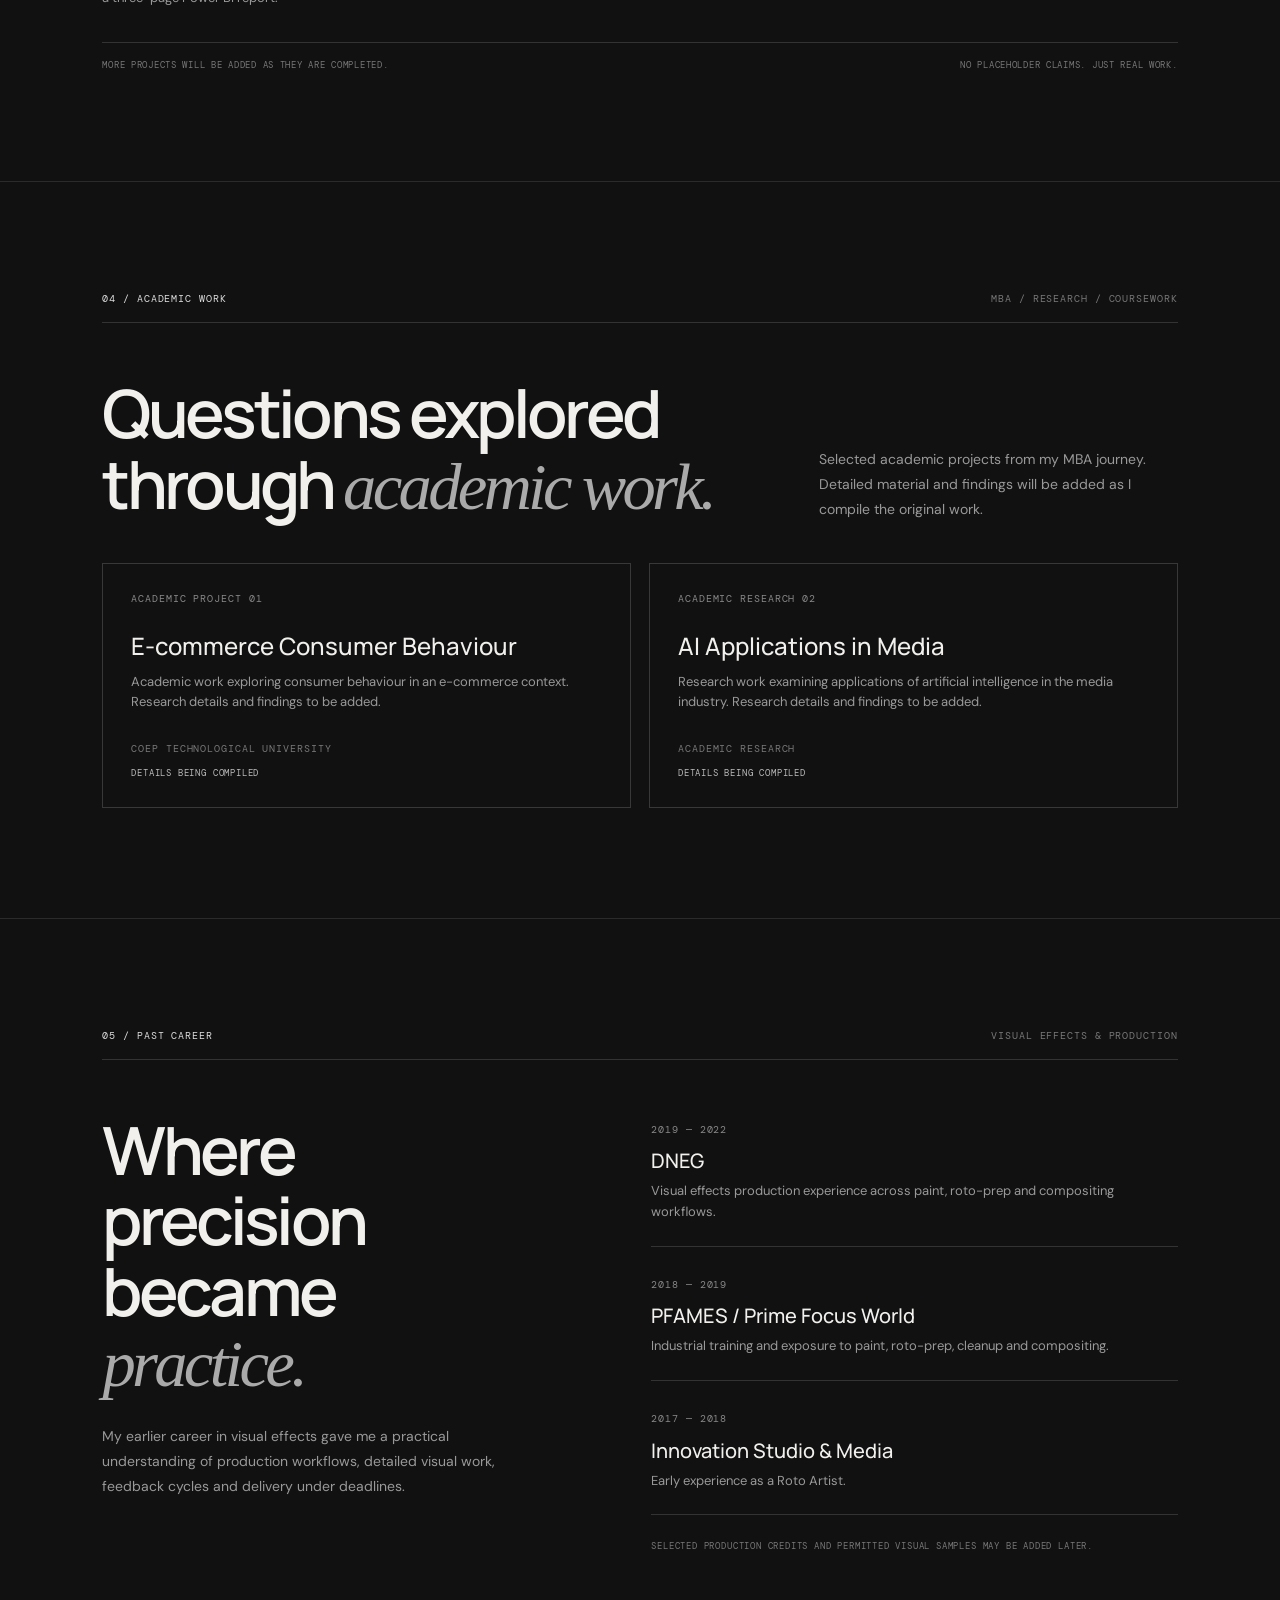
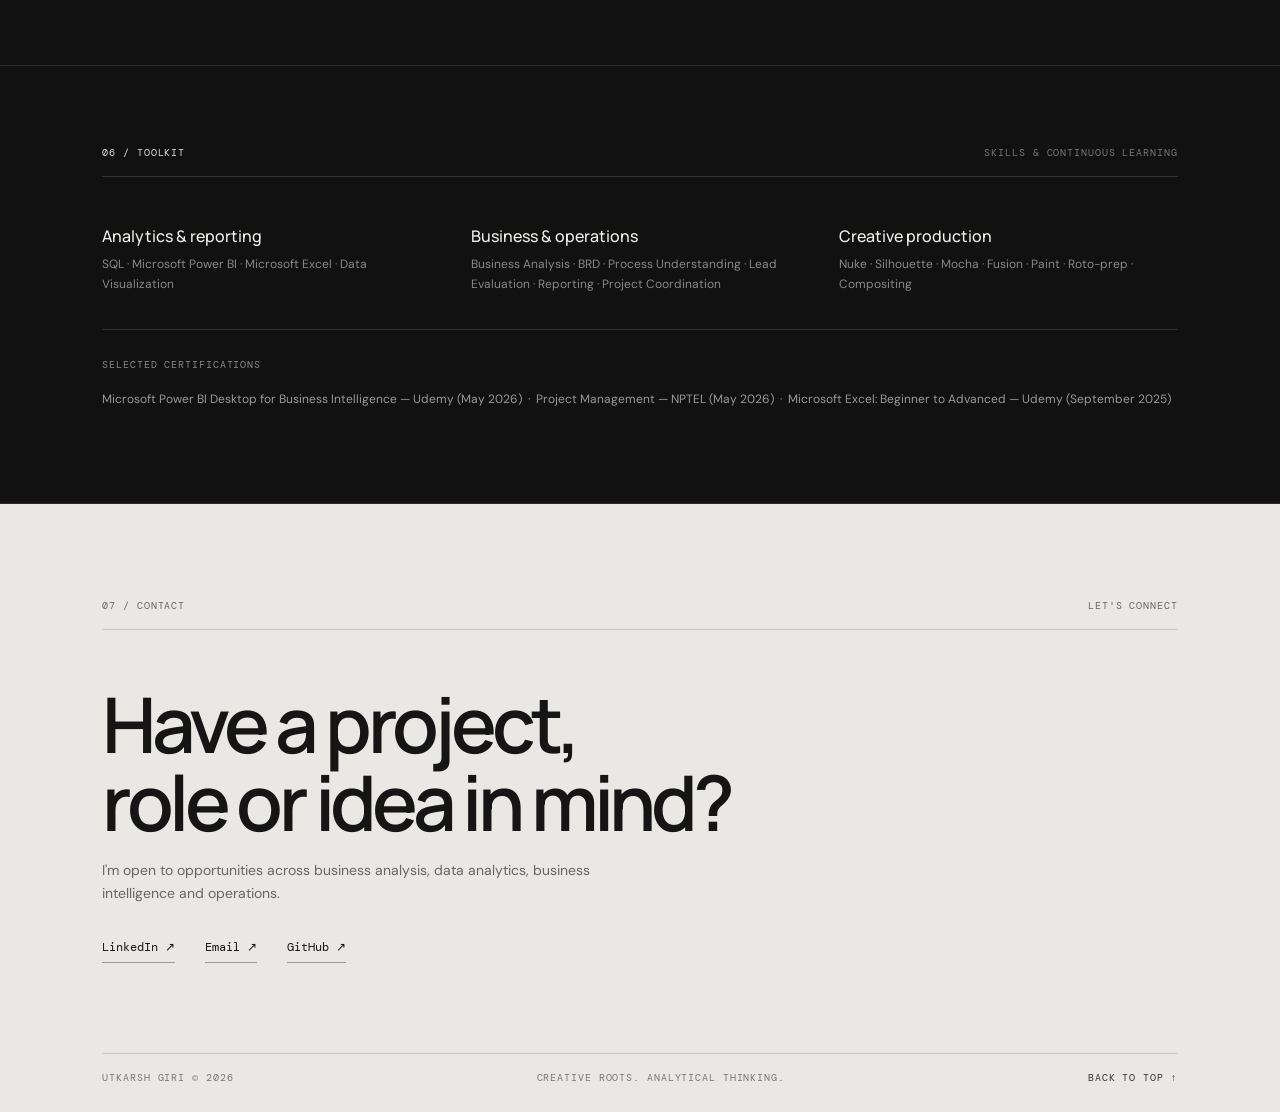
==== commit 5191bc28: "Update index.html" ====
--- a/index.html
+++ b/index.html
@@ -62,7 +62,7 @@
       <div class="timeline">
         <article class="timeline-item"><div class="time">2017 — 2019</div><div class="timeline-mark"></div><div class="timeline-content"><h3>Early creative production</h3><p>Roto work and industrial training at Innovation Studio & Media and PFAMES, building a foundation in visual effects workflows.</p><span>ROTO · PAINT · ROTO-PREP · COMPOSITING</span></div></article>
         <article class="timeline-item"><div class="time">2019 — 2022</div><div class="timeline-mark"></div><div class="timeline-content"><h3>Visual effects production at DNEG</h3><p>Worked in production environments where precision, quality checks, collaboration and delivery timelines mattered every day.</p><span>VFX · PAINT · ROTO-PREP · COMPOSITING</span></div></article>
-        <article class="timeline-item"><div class="time">2022 — 2024</div><div class="timeline-mark"></div><div class="timeline-content"><h3>Freelance VFX</h3><p>Continued working on freelance VFX projects and explored independent work. Further project details will be added as they are compiled.</p><span>FREELANCE · VISUAL EFFECTS</span></div></article>
+        <article class="timeline-item"><div class="time">2022 — 2024</div><div class="timeline-mark"></div><div class="timeline-content"><h3>Freelance VFX</h3><p>Continued working on freelance VFX projects and explored independent work.</p><span>FREELANCE · VISUAL EFFECTS</span></div></article>
         <article class="timeline-item"><div class="time">2024 — 2026</div><div class="timeline-mark"></div><div class="timeline-content"><h3>MBA in Business Analytics</h3><p>Studied at COEP Technological University, developing a broader understanding of business, data, research and decision-making.</p><span>COEP TECHNOLOGICAL UNIVERSITY</span></div></article>
         <article class="timeline-item"><div class="time">JUL — SEP 2025</div><div class="timeline-mark"></div><div class="timeline-content"><h3>Business Analyst Intern</h3><p>At TalentRise Technocrate, contributed to lead evaluation, business requirements documentation, performance tracking and cross-functional coordination.</p><span>BUSINESS ANALYSIS · REPORTING · COORDINATION</span></div></article>
       </div>
@@ -143,4 +143,4 @@
   </main>
   <script src="script.js"></script>
 </body>
-</html>+</html>
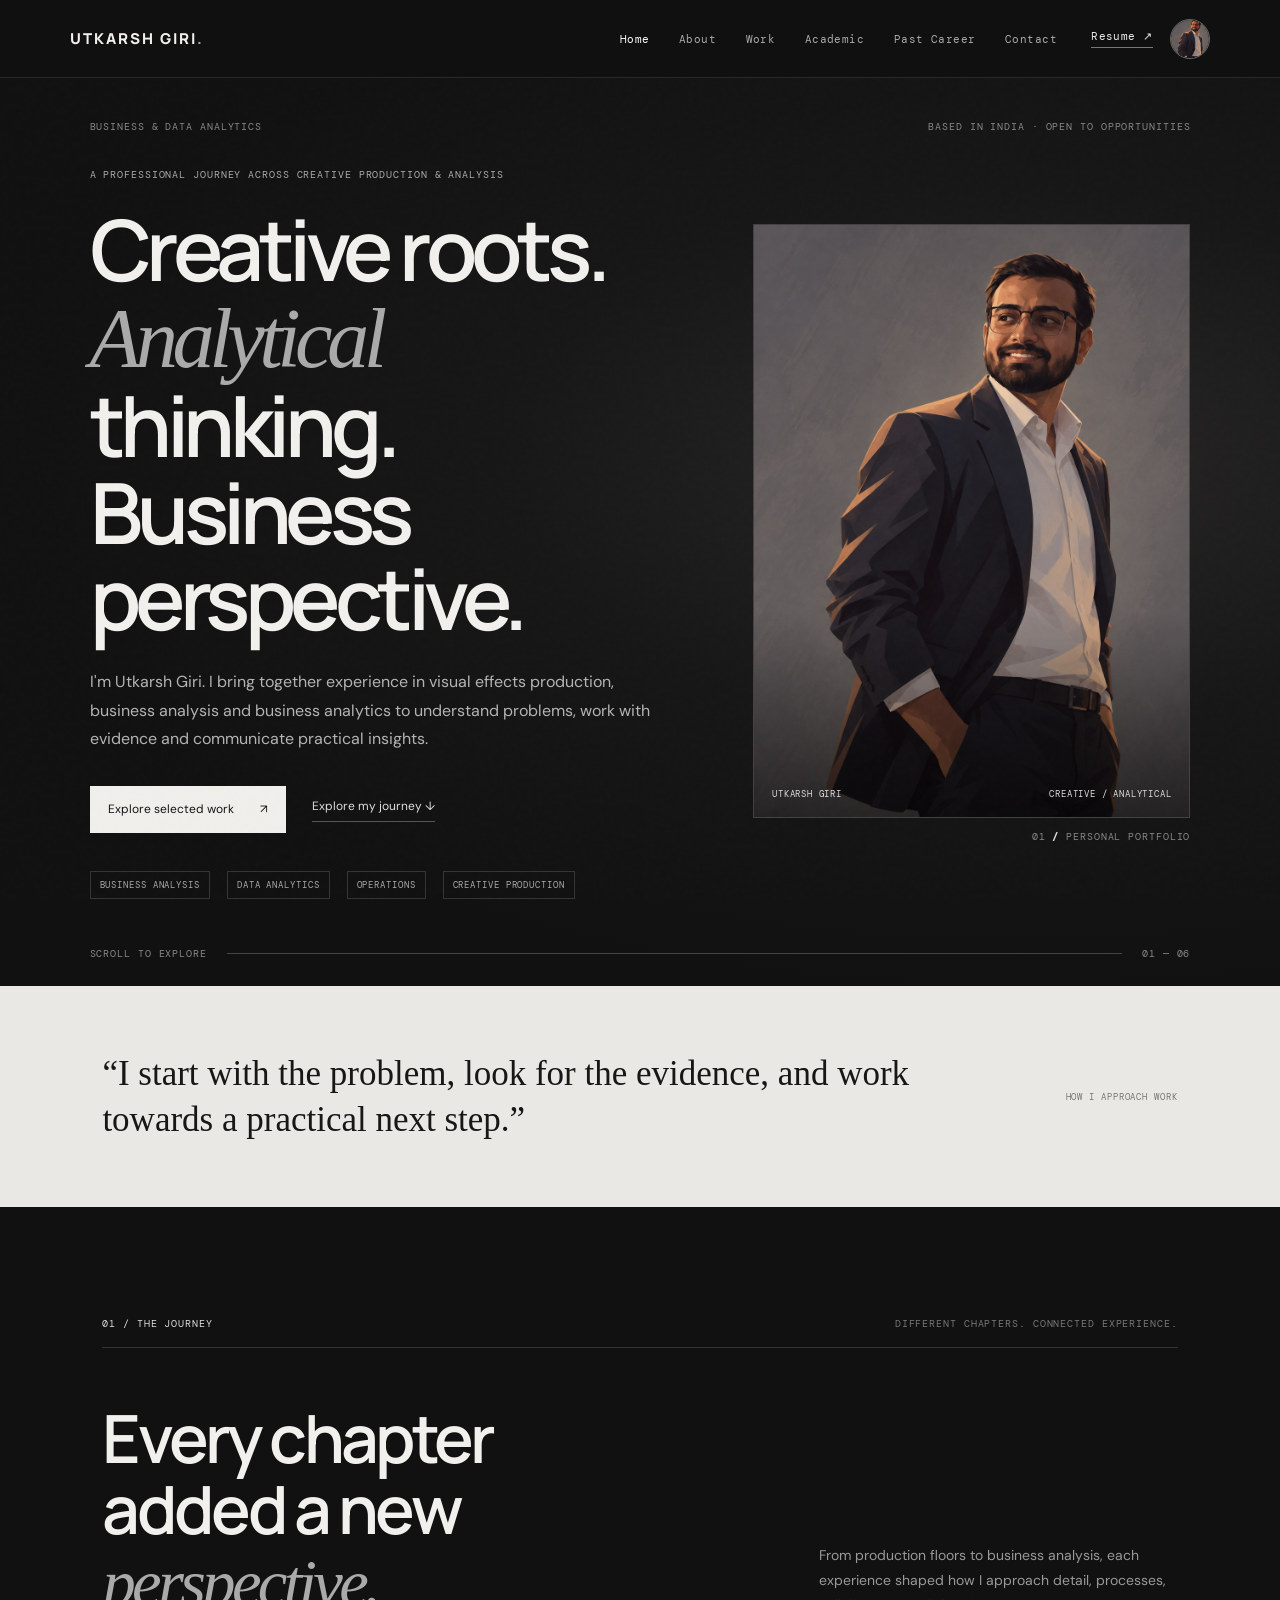
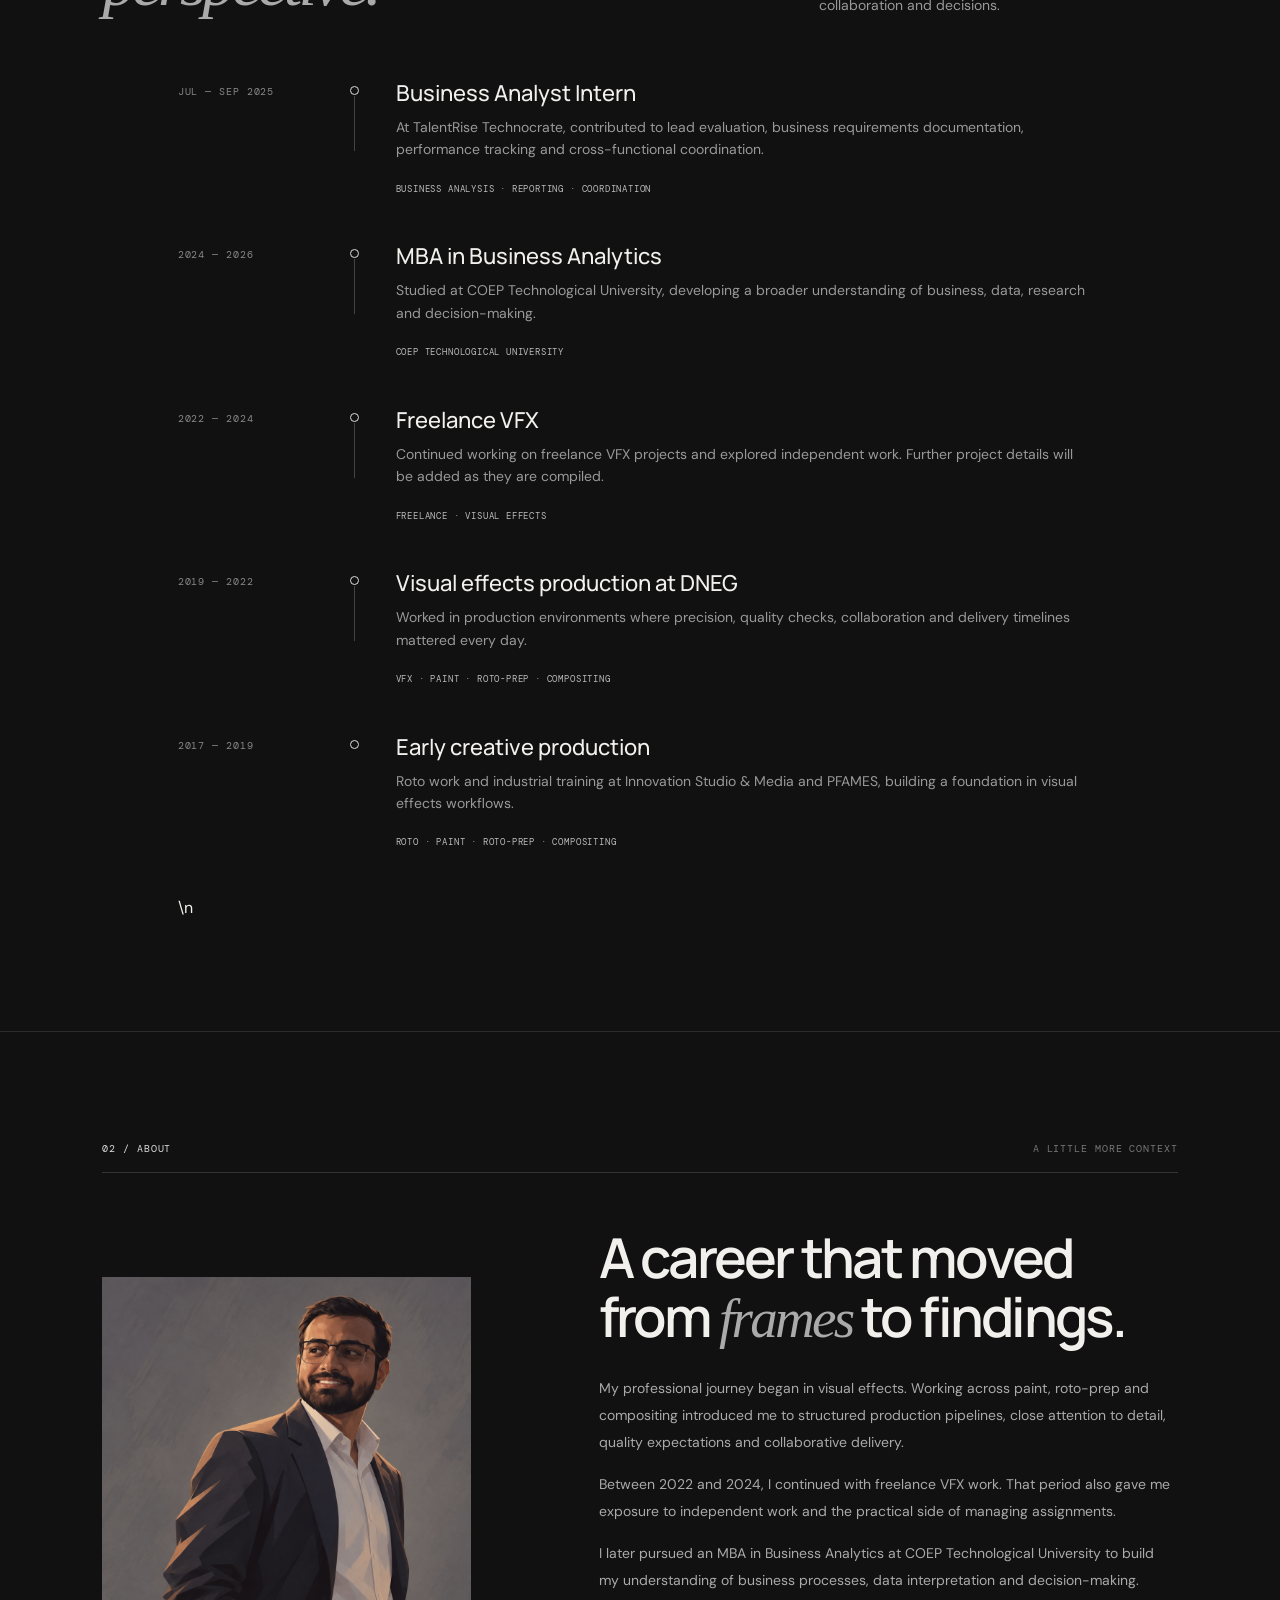
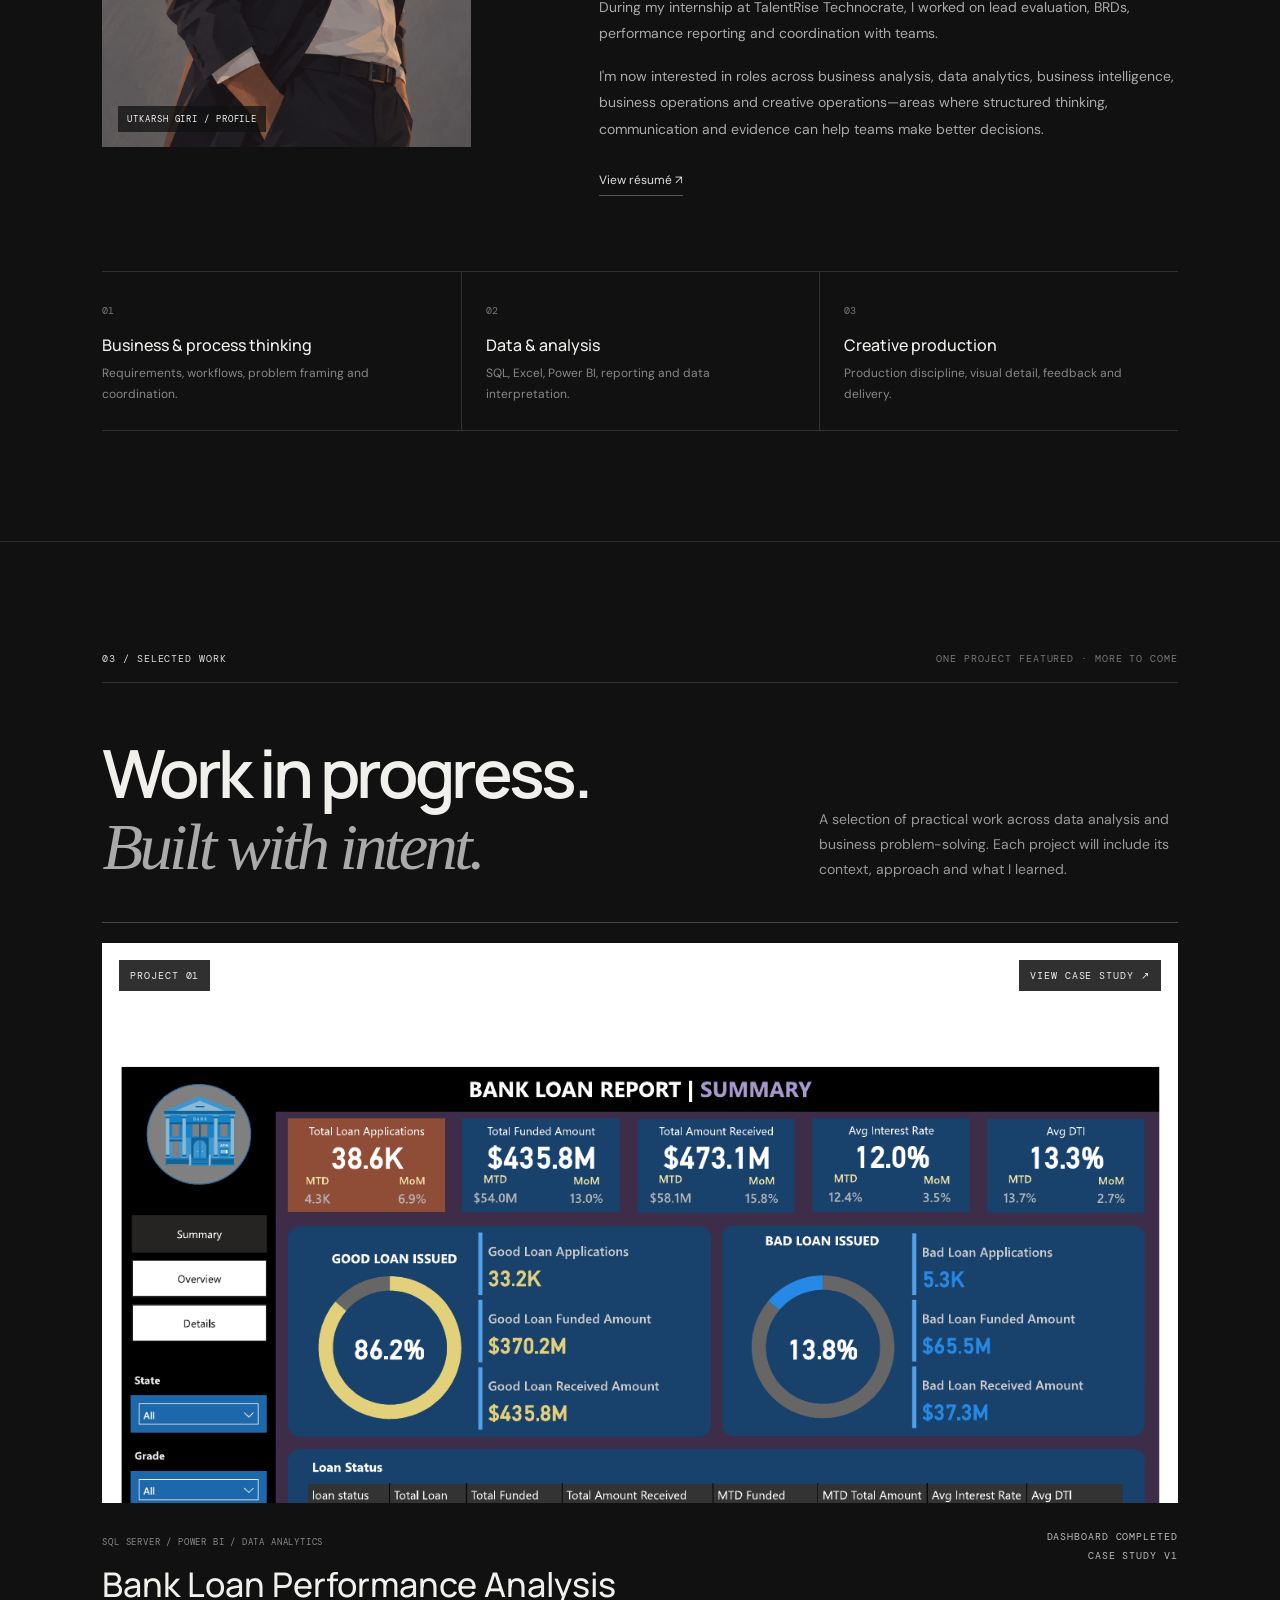
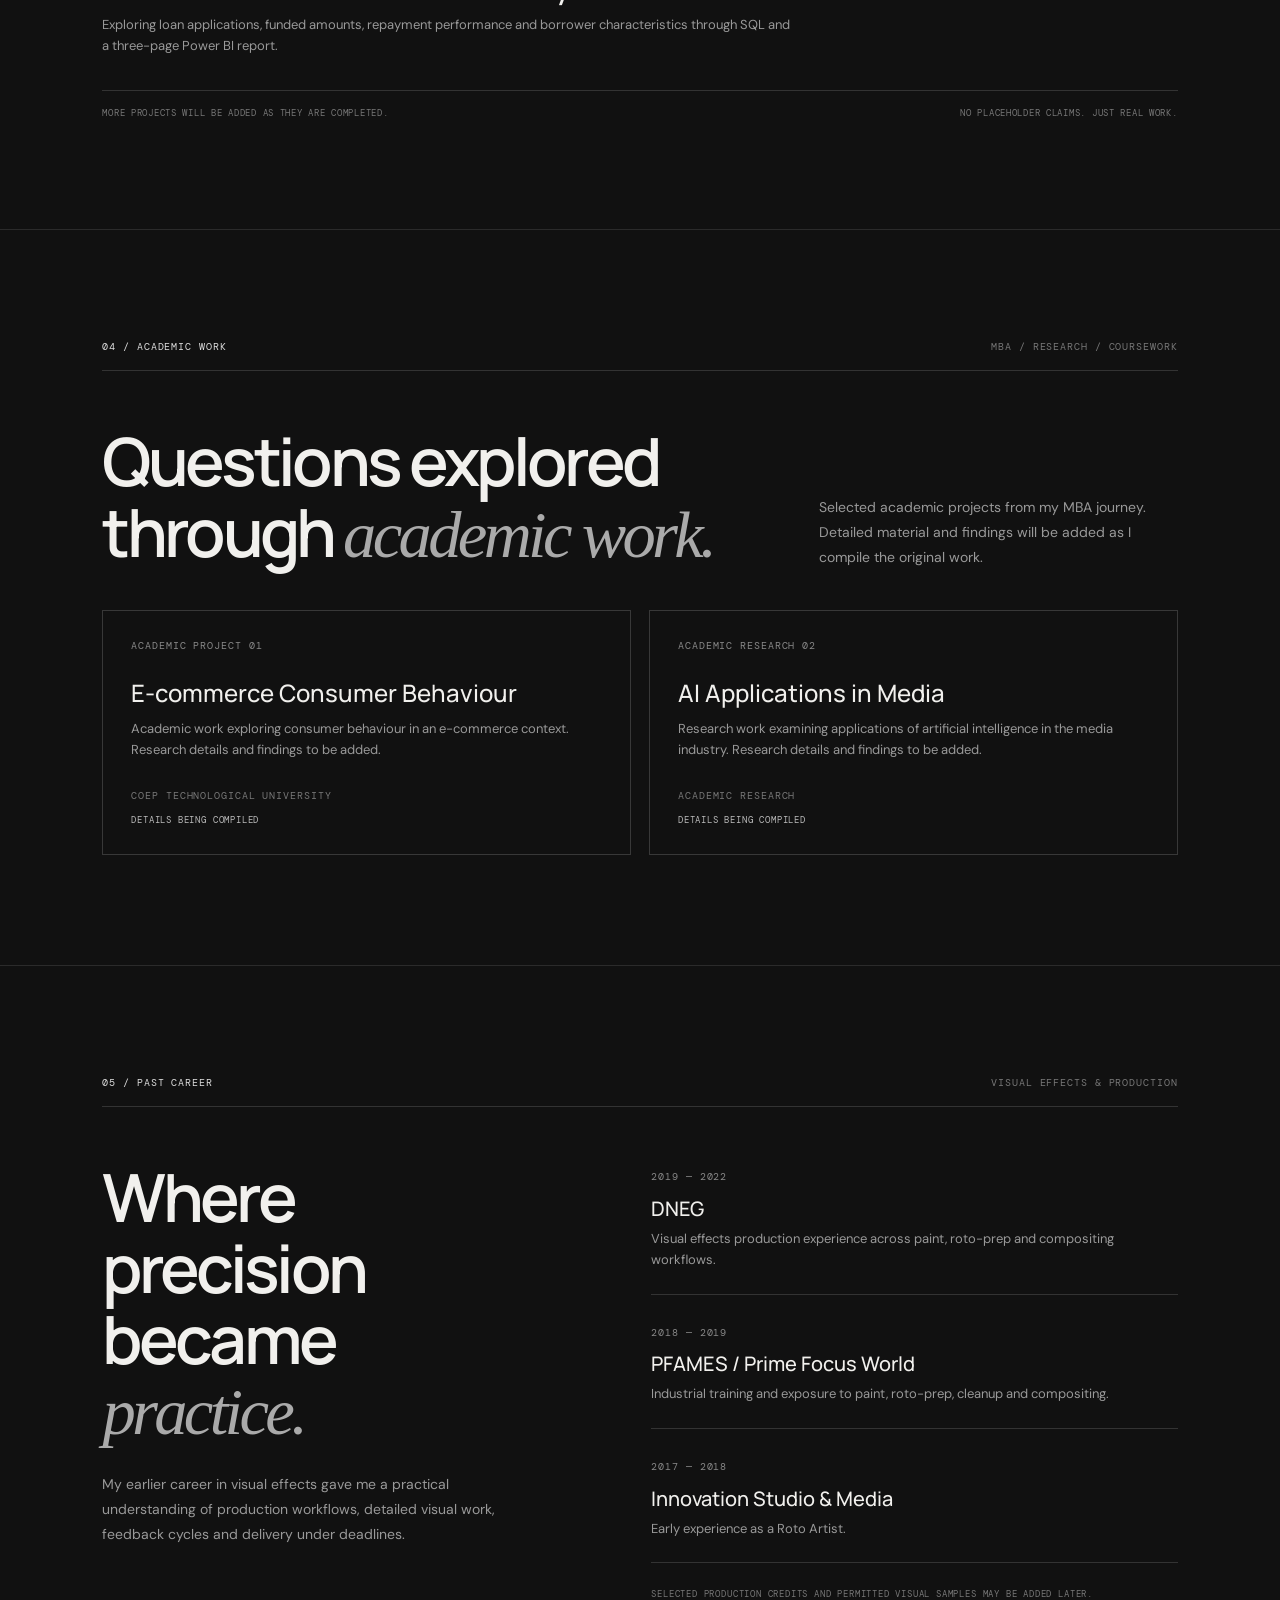
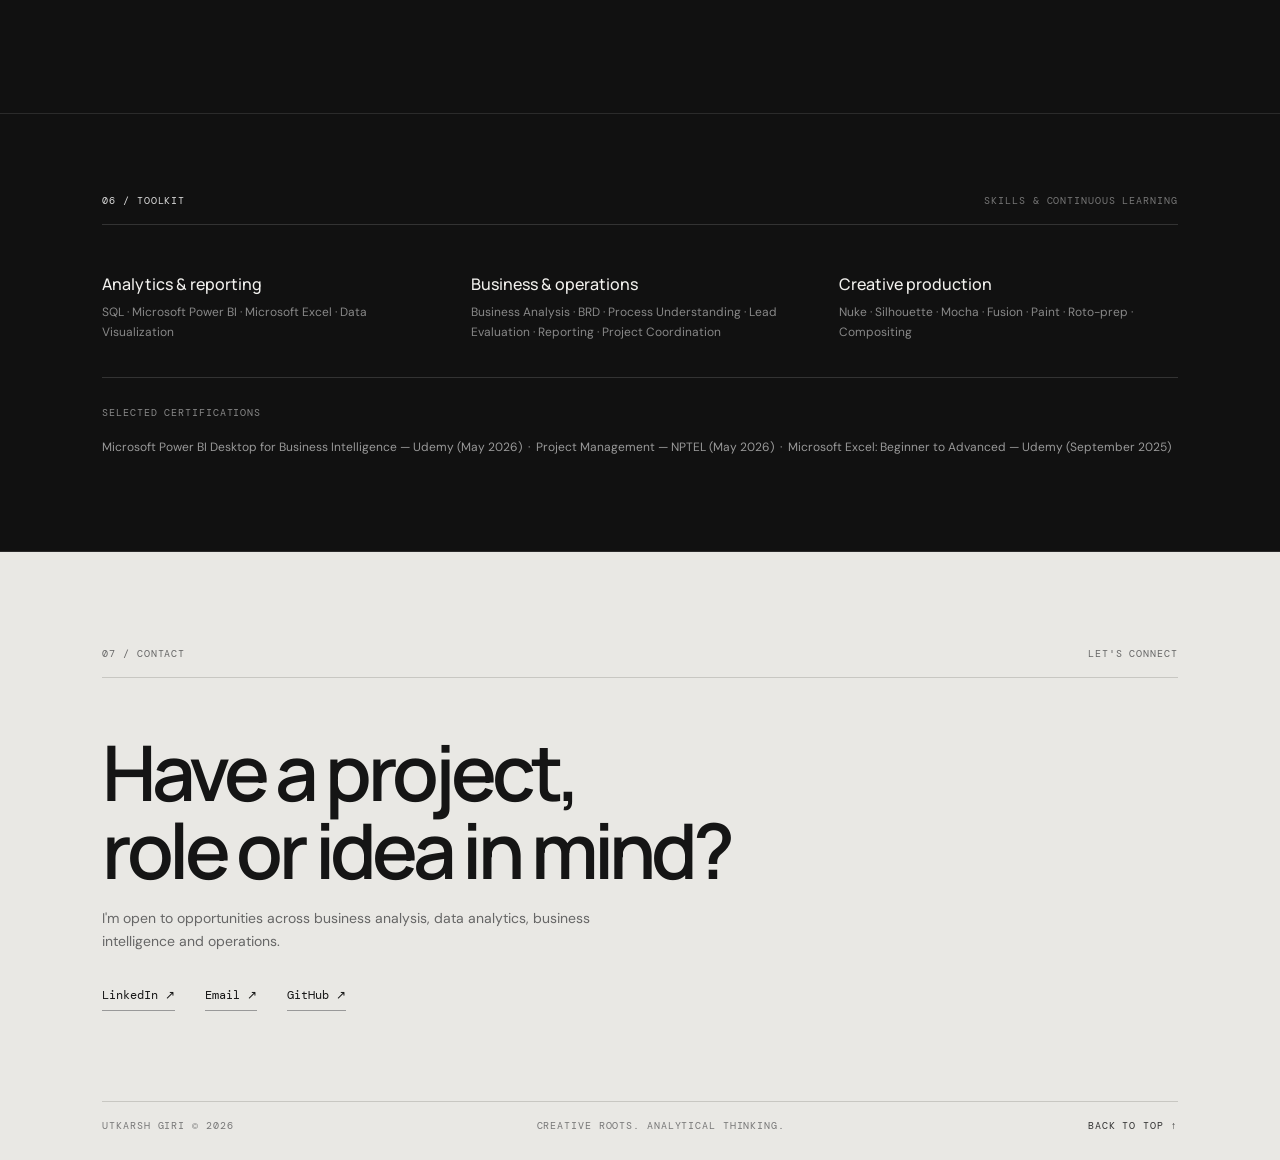
==== commit d100b4ea: "Update index.html" ====
--- a/index.html
+++ b/index.html
@@ -60,12 +60,11 @@
       <div class="section-head"><span class="kicker">01 / THE JOURNEY</span><span class="head-note">DIFFERENT CHAPTERS. CONNECTED EXPERIENCE.</span></div>
       <div class="journey-heading"><h2>Every chapter<br>added a new <em>perspective.</em></h2><p>From production floors to business analysis, each experience shaped how I approach detail, processes, collaboration and decisions.</p></div>
       <div class="timeline">
-        <article class="timeline-item"><div class="time">2017 — 2019</div><div class="timeline-mark"></div><div class="timeline-content"><h3>Early creative production</h3><p>Roto work and industrial training at Innovation Studio & Media and PFAMES, building a foundation in visual effects workflows.</p><span>ROTO · PAINT · ROTO-PREP · COMPOSITING</span></div></article>
+        <article class="timeline-item"><div class="time">JUL — SEP 2025</div><div class="timeline-mark"></div><div class="timeline-content"><h3>Business Analyst Intern</h3><p>At TalentRise Technocrate, contributed to lead evaluation, business requirements documentation, performance tracking and cross-functional coordination.</p><span>BUSINESS ANALYSIS · REPORTING · COORDINATION</span></div></article>
+        <article class="timeline-item"><div class="time">2024 — 2026</div><div class="timeline-mark"></div><div class="timeline-content"><h3>MBA in Business Analytics</h3><p>Studied at COEP Technological University, developing a broader understanding of business, data, research and decision-making.</p><span>COEP TECHNOLOGICAL UNIVERSITY</span></div></article>
+        <article class="timeline-item"><div class="time">2022 — 2024</div><div class="timeline-mark"></div><div class="timeline-content"><h3>Freelance VFX</h3><p>Continued working on freelance VFX projects and explored independent work. Further project details will be added as they are compiled.</p><span>FREELANCE · VISUAL EFFECTS</span></div></article>
         <article class="timeline-item"><div class="time">2019 — 2022</div><div class="timeline-mark"></div><div class="timeline-content"><h3>Visual effects production at DNEG</h3><p>Worked in production environments where precision, quality checks, collaboration and delivery timelines mattered every day.</p><span>VFX · PAINT · ROTO-PREP · COMPOSITING</span></div></article>
-        <article class="timeline-item"><div class="time">2022 — 2024</div><div class="timeline-mark"></div><div class="timeline-content"><h3>Freelance VFX</h3><p>Continued working on freelance VFX projects and explored independent work.</p><span>FREELANCE · VISUAL EFFECTS</span></div></article>
-        <article class="timeline-item"><div class="time">2024 — 2026</div><div class="timeline-mark"></div><div class="timeline-content"><h3>MBA in Business Analytics</h3><p>Studied at COEP Technological University, developing a broader understanding of business, data, research and decision-making.</p><span>COEP TECHNOLOGICAL UNIVERSITY</span></div></article>
-        <article class="timeline-item"><div class="time">JUL — SEP 2025</div><div class="timeline-mark"></div><div class="timeline-content"><h3>Business Analyst Intern</h3><p>At TalentRise Technocrate, contributed to lead evaluation, business requirements documentation, performance tracking and cross-functional coordination.</p><span>BUSINESS ANALYSIS · REPORTING · COORDINATION</span></div></article>
-      </div>
+        <article class="timeline-item"><div class="time">2017 — 2019</div><div class="timeline-mark"></div><div class="timeline-content"><h3>Early creative production</h3><p>Roto work and industrial training at Innovation Studio & Media and PFAMES, building a foundation in visual effects workflows.</p><span>ROTO · PAINT · ROTO-PREP · COMPOSITING</span></div></article>\n      </div>
     </section>
 
     <section class="section about-section" id="about">
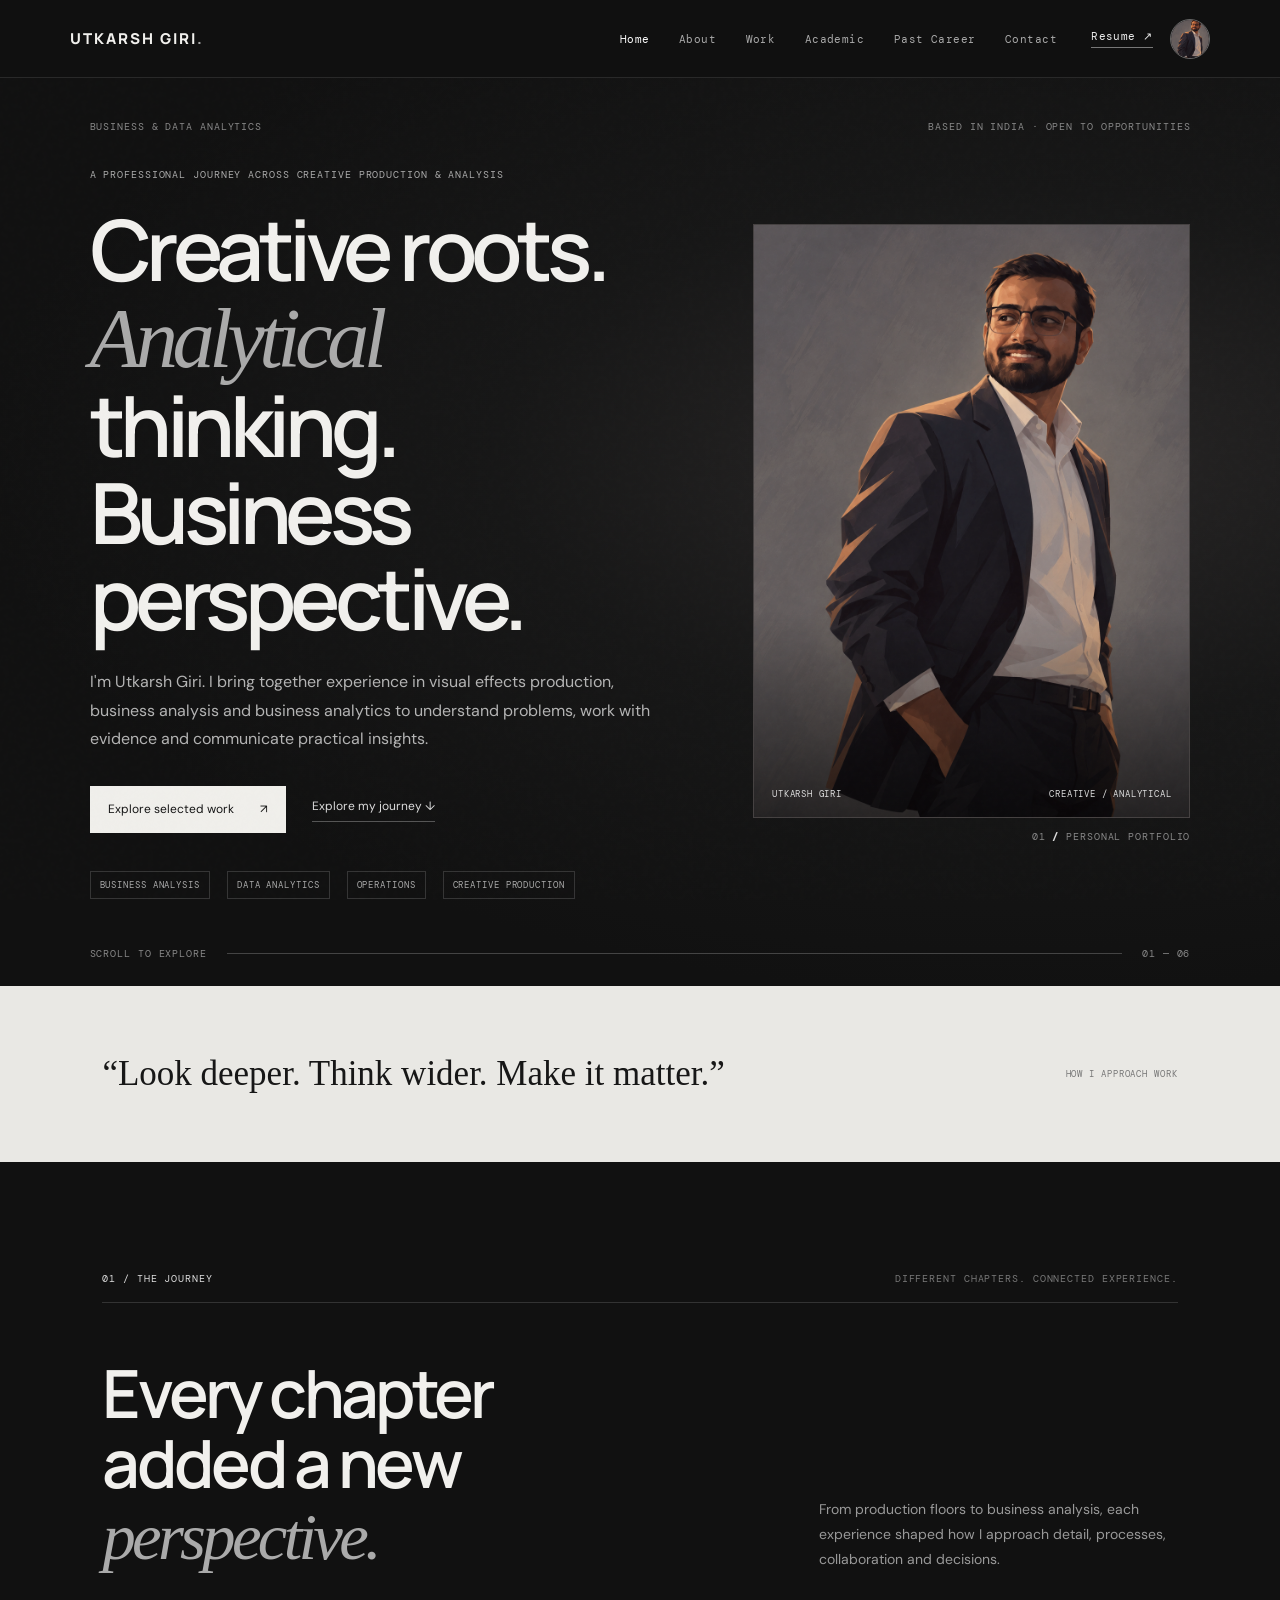
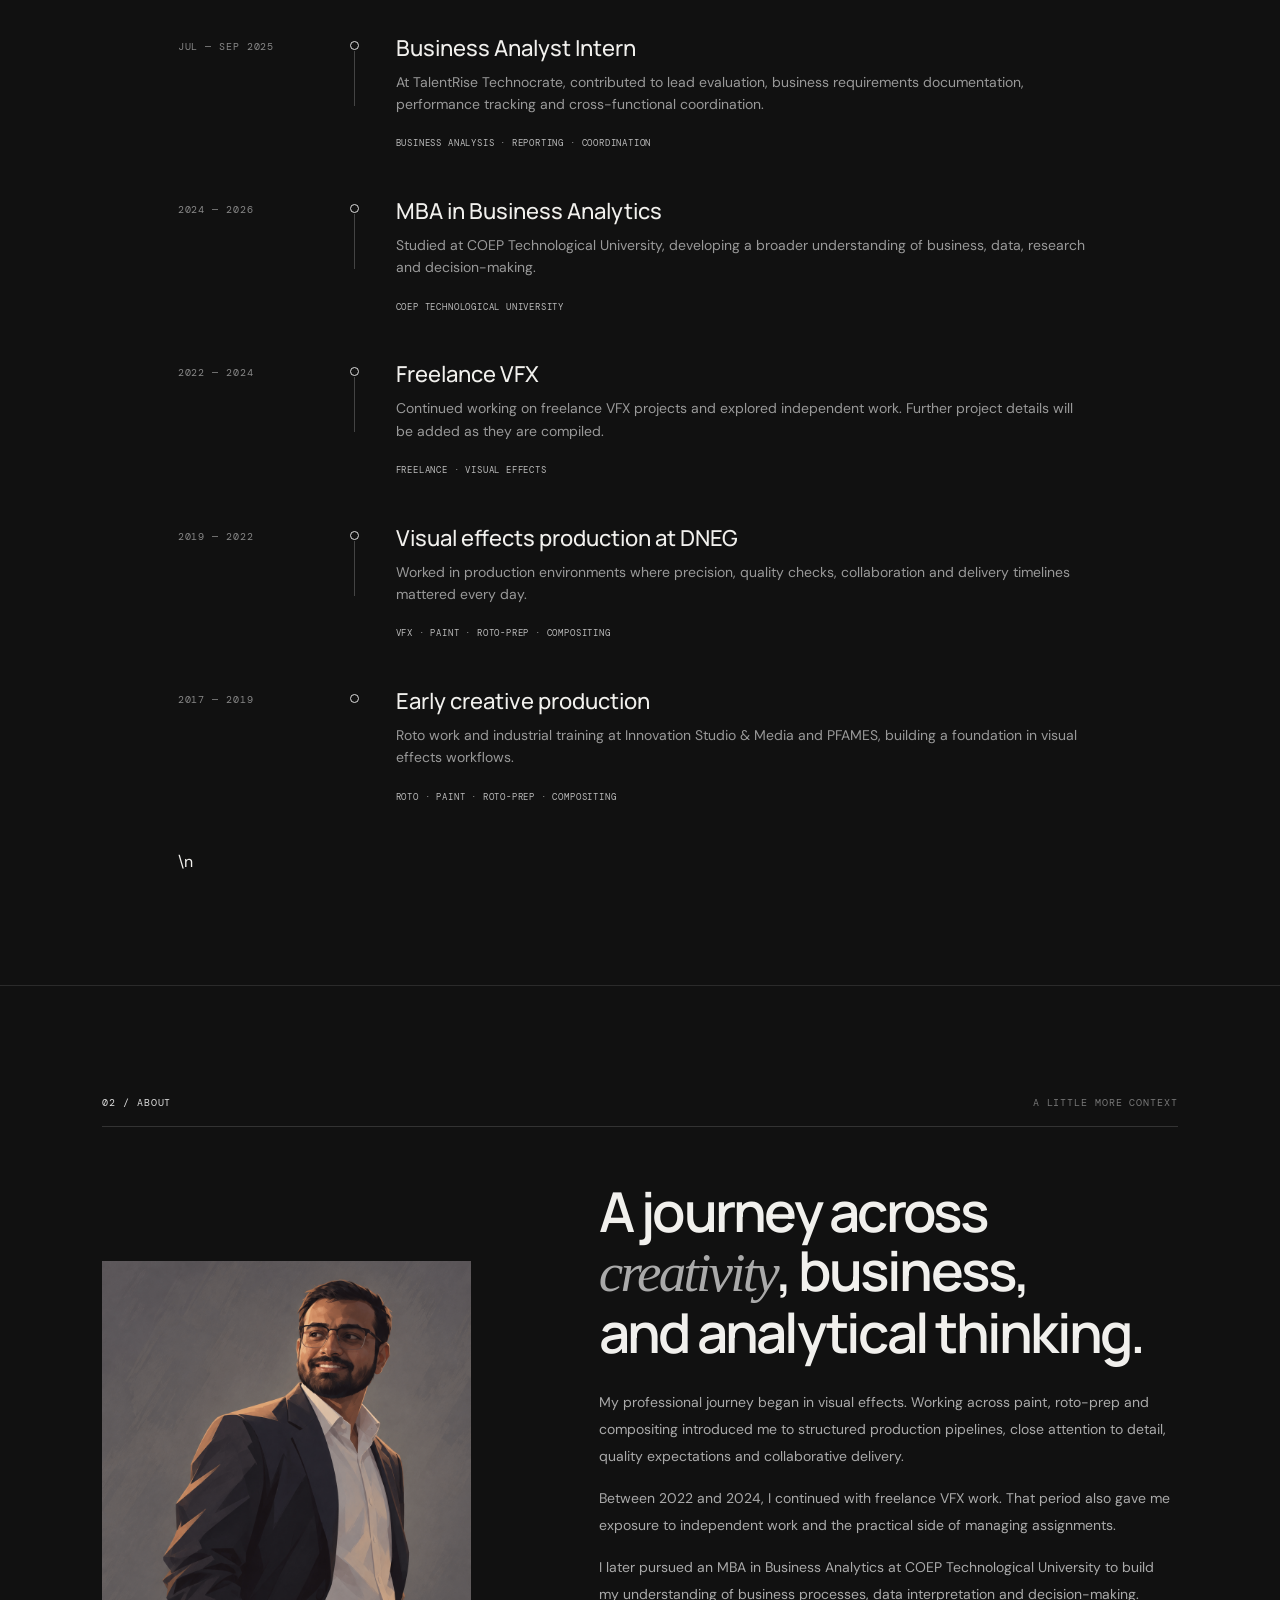
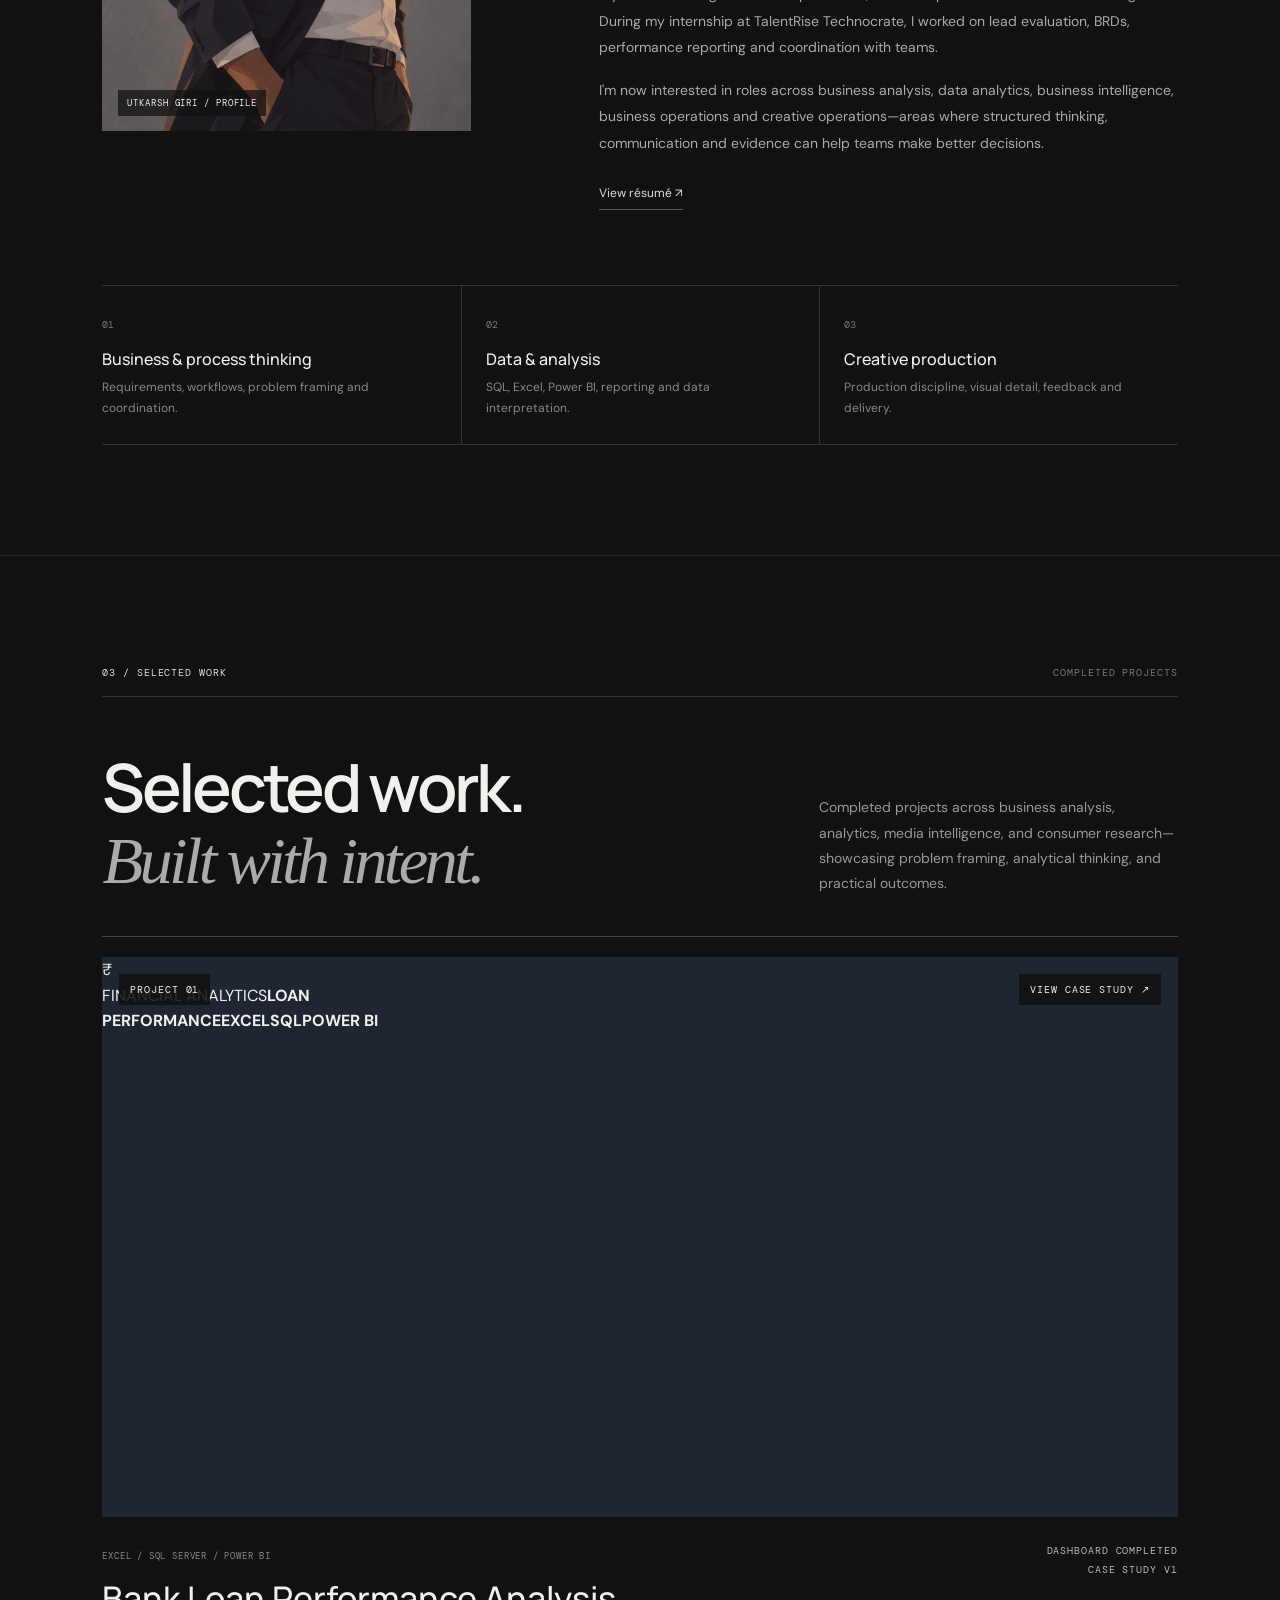
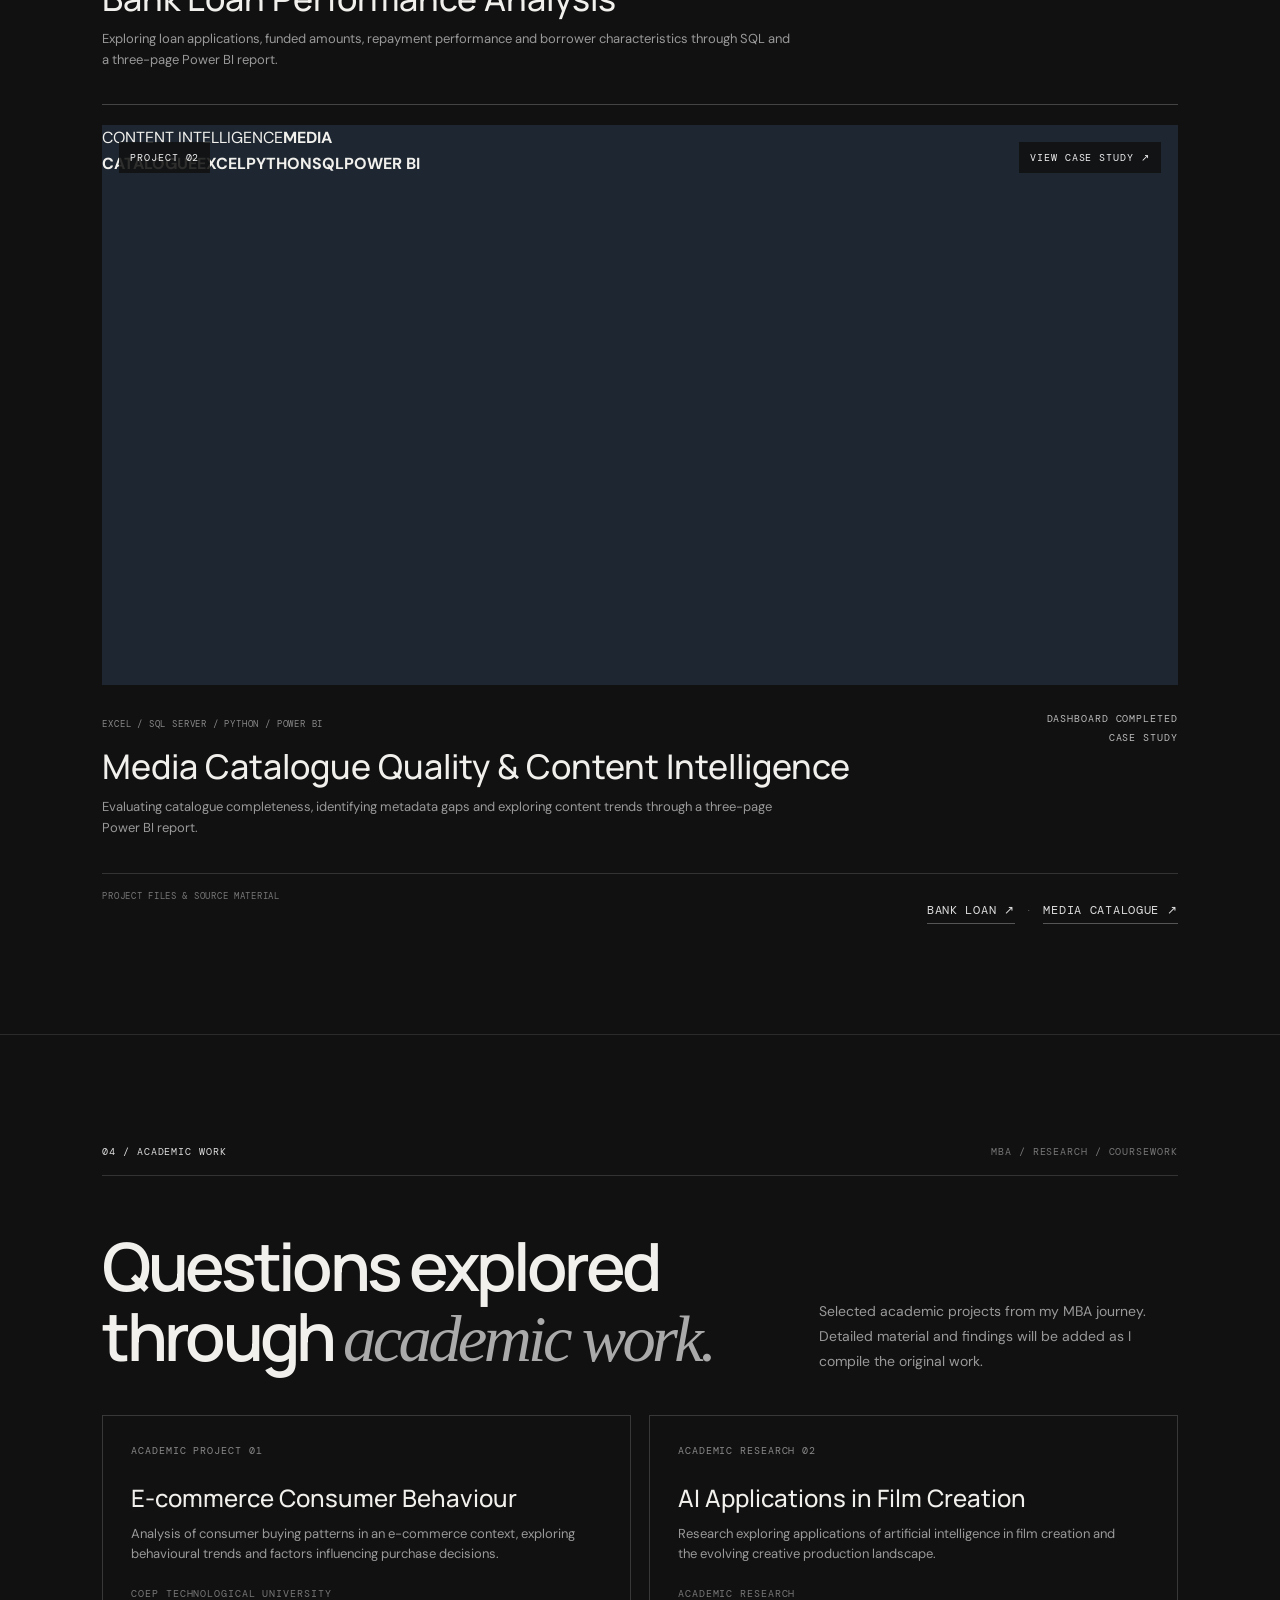
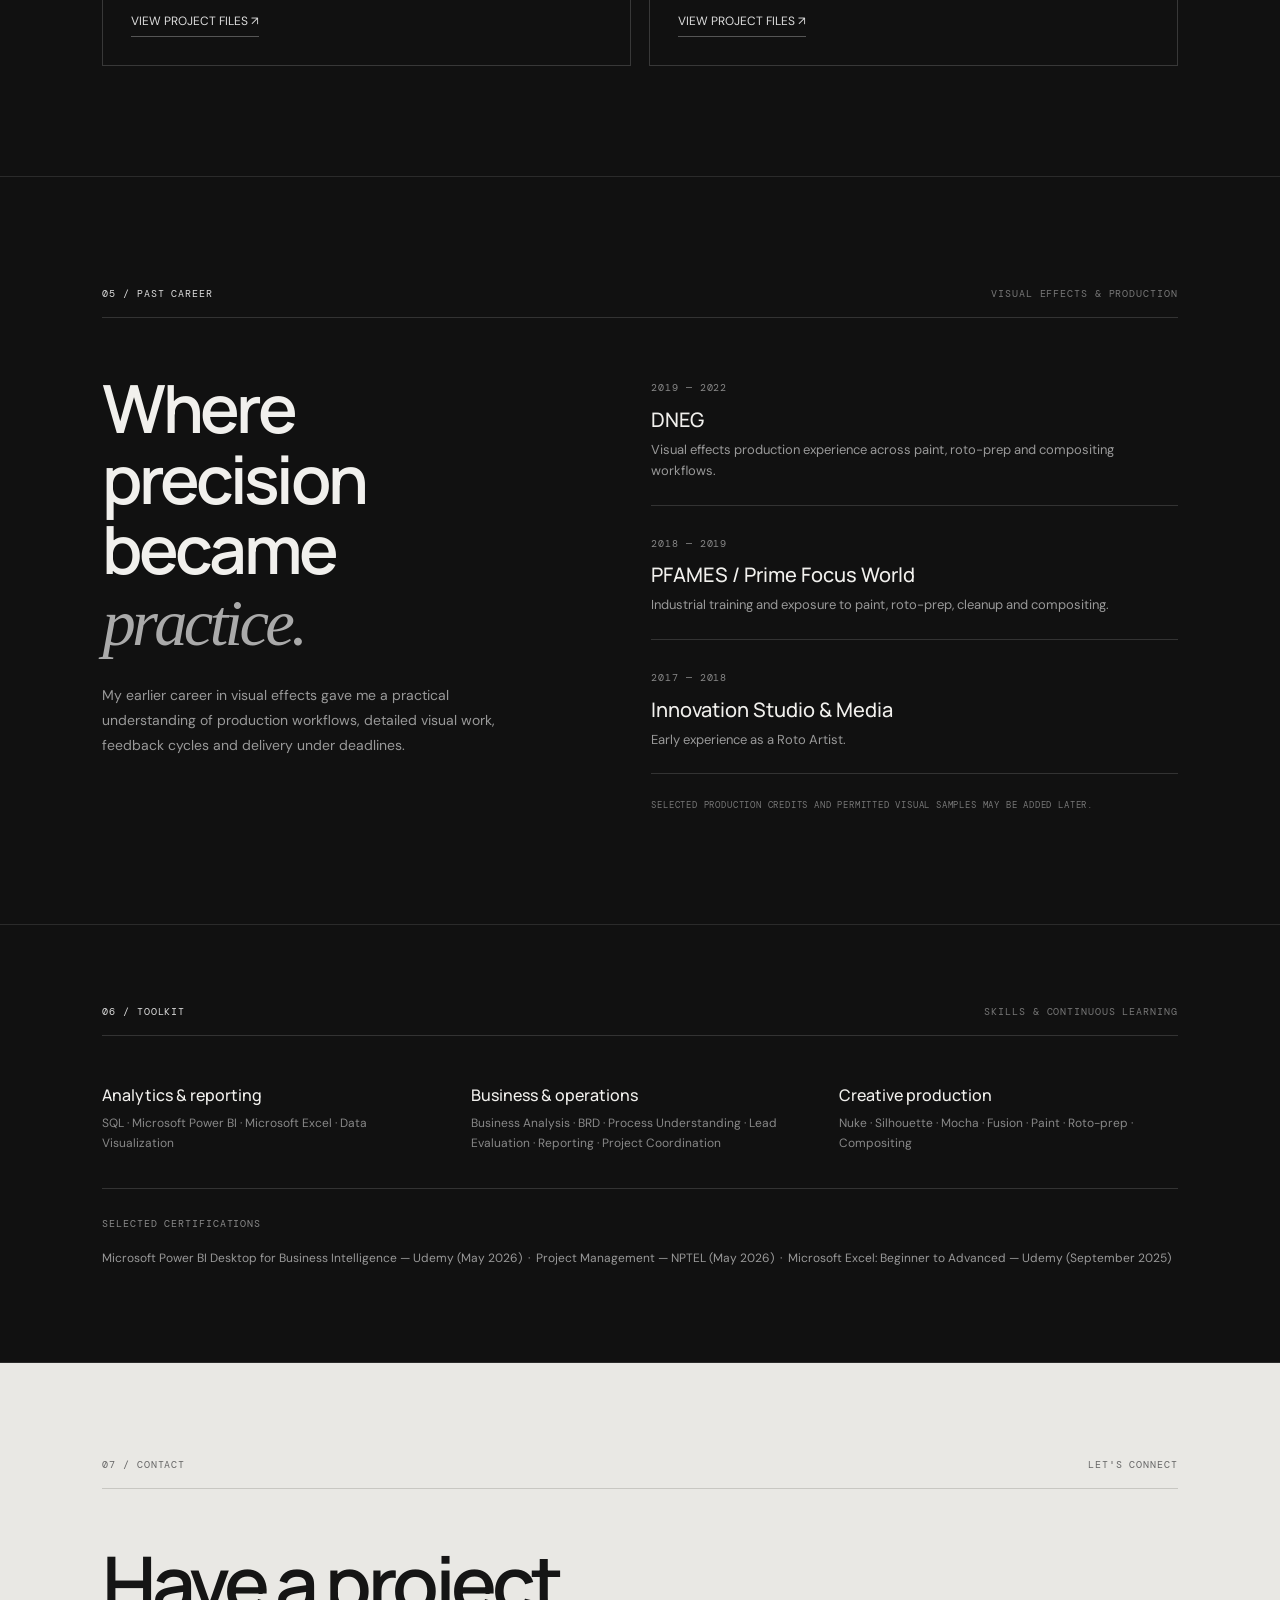
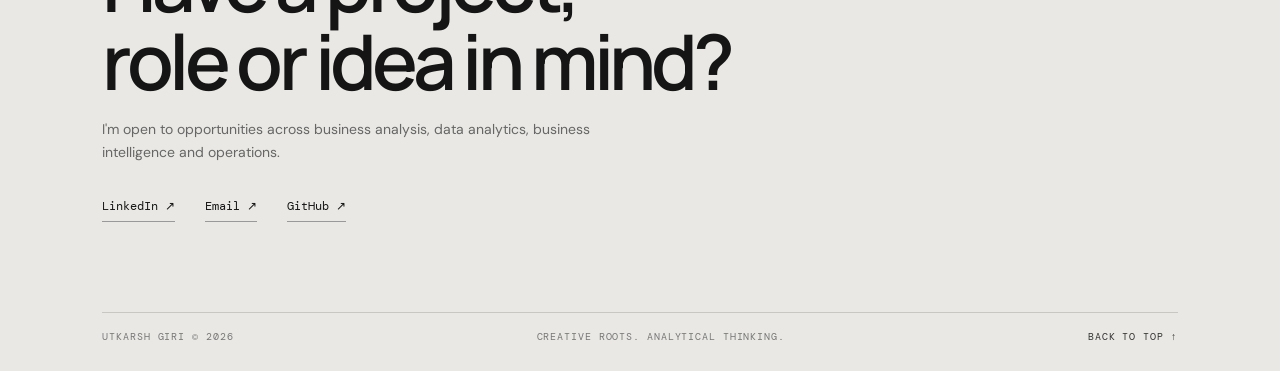
==== commit 30de00ef: "Update index.html" ====
--- a/index.html
+++ b/index.html
@@ -52,7 +52,7 @@
     </section>
 
     <section class="intro-band">
-      <p>“I start with the problem, look for the evidence, and work towards a practical next step.”</p>
+      <p>“Look deeper. Think wider. Make it matter.”</p>
       <span>HOW I APPROACH WORK</span>
     </section>
 
@@ -72,7 +72,7 @@
       <div class="about-layout">
         <div class="about-image"><img src="assets/utkarsh-illustrated-portrait.png" alt="Illustrated portrait of Utkarsh Giri"><span>UTKARSH GIRI / PROFILE</span></div>
         <div class="about-copy">
-          <h2>A career that moved<br>from <em>frames</em> to findings.</h2>
+          <h2>A journey across <em>creativity</em>, business,<br>and analytical thinking.</h2>
           <p>My professional journey began in visual effects. Working across paint, roto-prep and compositing introduced me to structured production pipelines, close attention to detail, quality expectations and collaborative delivery.</p>
           <p>Between 2022 and 2024, I continued with freelance VFX work. That period also gave me exposure to independent work and the practical side of managing assignments.</p>
           <p>I later pursued an MBA in Business Analytics at COEP Technological University to build my understanding of business processes, data interpretation and decision-making. During my internship at TalentRise Technocrate, I worked on lead evaluation, BRDs, performance reporting and coordination with teams.</p>
@@ -88,21 +88,31 @@
     </section>
 
     <section class="section work-section" id="work">
-      <div class="section-head"><span class="kicker">03 / SELECTED WORK</span><span class="head-note">ONE PROJECT FEATURED · MORE TO COME</span></div>
-      <div class="work-heading"><h2>Work in progress.<br><em>Built with intent.</em></h2><p>A selection of practical work across data analysis and business problem-solving. Each project will include its context, approach and what I learned.</p></div>
+      <div class="section-head"><span class="kicker">03 / SELECTED WORK</span><span class="head-note">COMPLETED PROJECTS</span></div>
+      <div class="work-heading"><h2>Selected work.<br><em>Built with intent.</em></h2><p>Completed projects across business analysis, analytics, media intelligence, and consumer research—showcasing problem framing, analytical thinking, and practical outcomes.</p></div>
       <a class="project-card" href="projects/bank-loan/index.html">
-        <div class="project-image"><img src="projects/bank-loan/assets/dashboard-1.png" alt="Bank Loan Analysis Power BI summary dashboard"><span class="project-number">PROJECT 01</span><span class="project-open">VIEW CASE STUDY ↗</span></div>
-        <div class="project-meta"><div><span class="project-type">SQL SERVER / POWER BI / DATA ANALYTICS</span><h3>Bank Loan Performance Analysis</h3><p>Exploring loan applications, funded amounts, repayment performance and borrower characteristics through SQL and a three-page Power BI report.</p></div><span class="project-status">DASHBOARD COMPLETED<br>CASE STUDY V1</span></div>
+        <div class="project-image project-window bank-window" aria-label="Bank Loan Analysis visual preview">
+          <div class="window-grid"></div><div class="window-orbit"></div><div class="window-mark">₹</div>
+          <div class="window-label"><span class="window-kicker">FINANCIAL ANALYTICS</span><strong>LOAN<br>PERFORMANCE</strong><span class="window-tools"><b>EXCEL</b><b>SQL</b><b>POWER BI</b></span></div>
+          <span class="project-number">PROJECT 01</span><span class="project-open">VIEW CASE STUDY ↗</span></div>
+        <div class="project-meta"><div><span class="project-type">EXCEL / SQL SERVER / POWER BI</span><h3>Bank Loan Performance Analysis</h3><p>Exploring loan applications, funded amounts, repayment performance and borrower characteristics through SQL and a three-page Power BI report.</p></div><span class="project-status">DASHBOARD COMPLETED<br>CASE STUDY V1</span></div>
       </a>
-      <div class="future-note"><span>MORE PROJECTS WILL BE ADDED AS THEY ARE COMPLETED.</span><span>NO PLACEHOLDER CLAIMS. JUST REAL WORK.</span></div>
+      <a class="project-card" href="projects/media-catalogue/index.html">
+        <div class="project-image project-window media-window" aria-label="Media Catalogue visual preview">
+          <div class="film-strips"><i></i><i></i><i></i><i></i><i></i></div><div class="media-disc"></div>
+          <div class="window-label"><span class="window-kicker">CONTENT INTELLIGENCE</span><strong>MEDIA<br>CATALOGUE</strong><span class="window-tools"><b>EXCEL</b><b>PYTHON</b><b>SQL</b><b>POWER BI</b></span></div>
+          <span class="project-number">PROJECT 02</span><span class="project-open">VIEW CASE STUDY ↗</span></div>
+        <div class="project-meta"><div><span class="project-type">EXCEL / SQL SERVER / PYTHON / POWER BI</span><h3>Media Catalogue Quality & Content Intelligence</h3><p>Evaluating catalogue completeness, identifying metadata gaps and exploring content trends through a three-page Power BI report.</p></div><span class="project-status">DASHBOARD COMPLETED<br>CASE STUDY</span></div>
+      </a>
+      <div class="future-note"><span>PROJECT FILES & SOURCE MATERIAL</span><span><a class="inline-link" href="https://drive.google.com/drive/folders/10pQXRBP3_CwCVaDXVF0TXHszSC_kbZJO?usp=drive_link" target="_blank" rel="noopener">BANK LOAN ↗</a> &nbsp;·&nbsp; <a class="inline-link" href="https://drive.google.com/drive/folders/11hv0gcSrlBzCFZ4OaC3sYIVAp5QptV88?usp=sharing" target="_blank" rel="noopener">MEDIA CATALOGUE ↗</a></span></div>
     </section>
 
     <section class="section academic-section" id="academic">
       <div class="section-head"><span class="kicker">04 / ACADEMIC WORK</span><span class="head-note">MBA / RESEARCH / COURSEWORK</span></div>
       <div class="academic-heading"><h2>Questions explored<br>through <em>academic work.</em></h2><p>Selected academic projects from my MBA journey. Detailed material and findings will be added as I compile the original work.</p></div>
       <div class="academic-grid">
-        <article class="academic-card"><span>ACADEMIC PROJECT 01</span><h3>E-commerce Consumer Behaviour</h3><p>Academic work exploring consumer behaviour in an e-commerce context. Research details and findings to be added.</p><small>COEP TECHNOLOGICAL UNIVERSITY</small><b>DETAILS BEING COMPILED</b></article>
-        <article class="academic-card"><span>ACADEMIC RESEARCH 02</span><h3>AI Applications in Media</h3><p>Research work examining applications of artificial intelligence in the media industry. Research details and findings to be added.</p><small>ACADEMIC RESEARCH</small><b>DETAILS BEING COMPILED</b></article>
+        <article class="academic-card"><span>ACADEMIC PROJECT 01</span><h3>E-commerce Consumer Behaviour</h3><p>Analysis of consumer buying patterns in an e-commerce context, exploring behavioural trends and factors influencing purchase decisions.</p><small>COEP TECHNOLOGICAL UNIVERSITY</small><a class="inline-link" href="https://drive.google.com/drive/folders/1cNEpgiynKBZXYHFbgZnR8dcOdRs_6sHc?usp=sharing" target="_blank" rel="noopener">VIEW PROJECT FILES ↗</a></article>
+        <article class="academic-card"><span>ACADEMIC RESEARCH 02</span><h3>AI Applications in Film Creation</h3><p>Research exploring applications of artificial intelligence in film creation and the evolving creative production landscape.</p><small>ACADEMIC RESEARCH</small><a class="inline-link" href="https://drive.google.com/drive/folders/1UgmgxxK0UH3RBrfxRcwBe5cRJFDN328i?usp=sharing" target="_blank" rel="noopener">VIEW PROJECT FILES ↗</a></article>
       </div>
     </section>
 
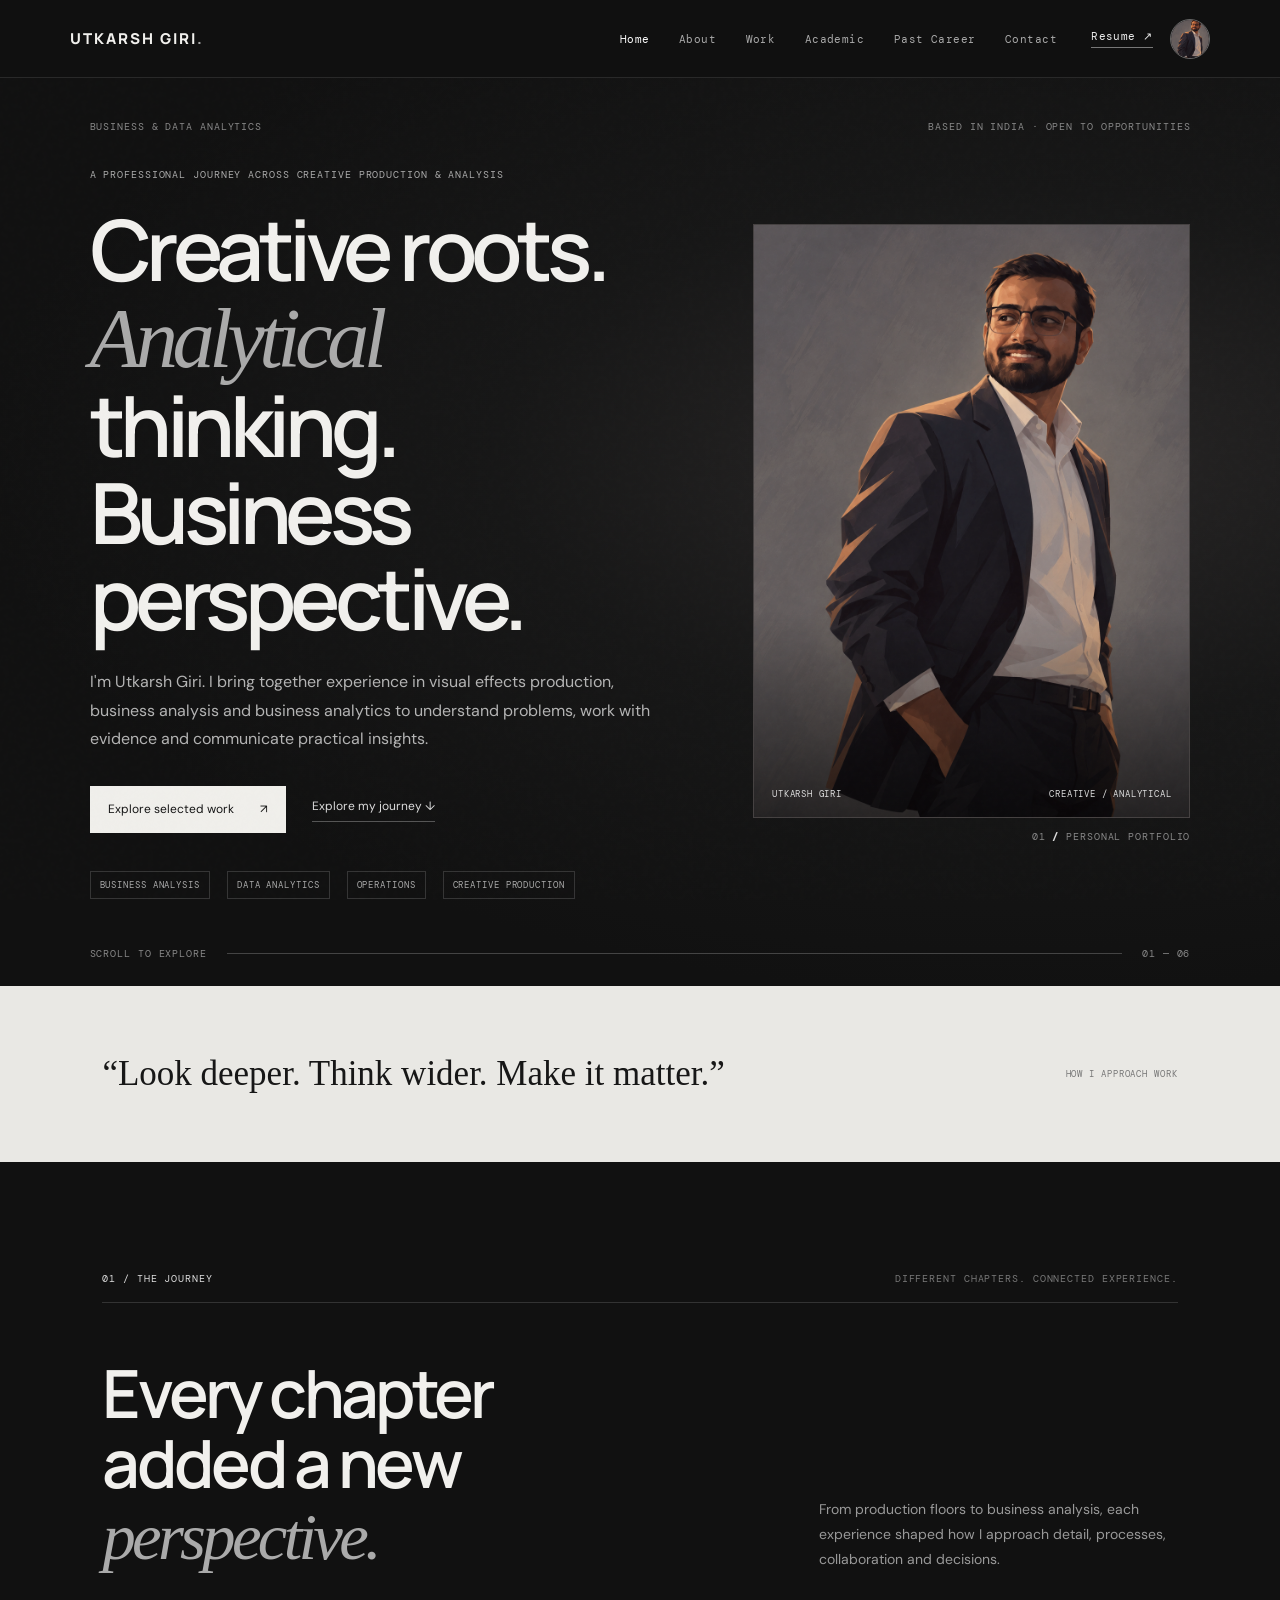
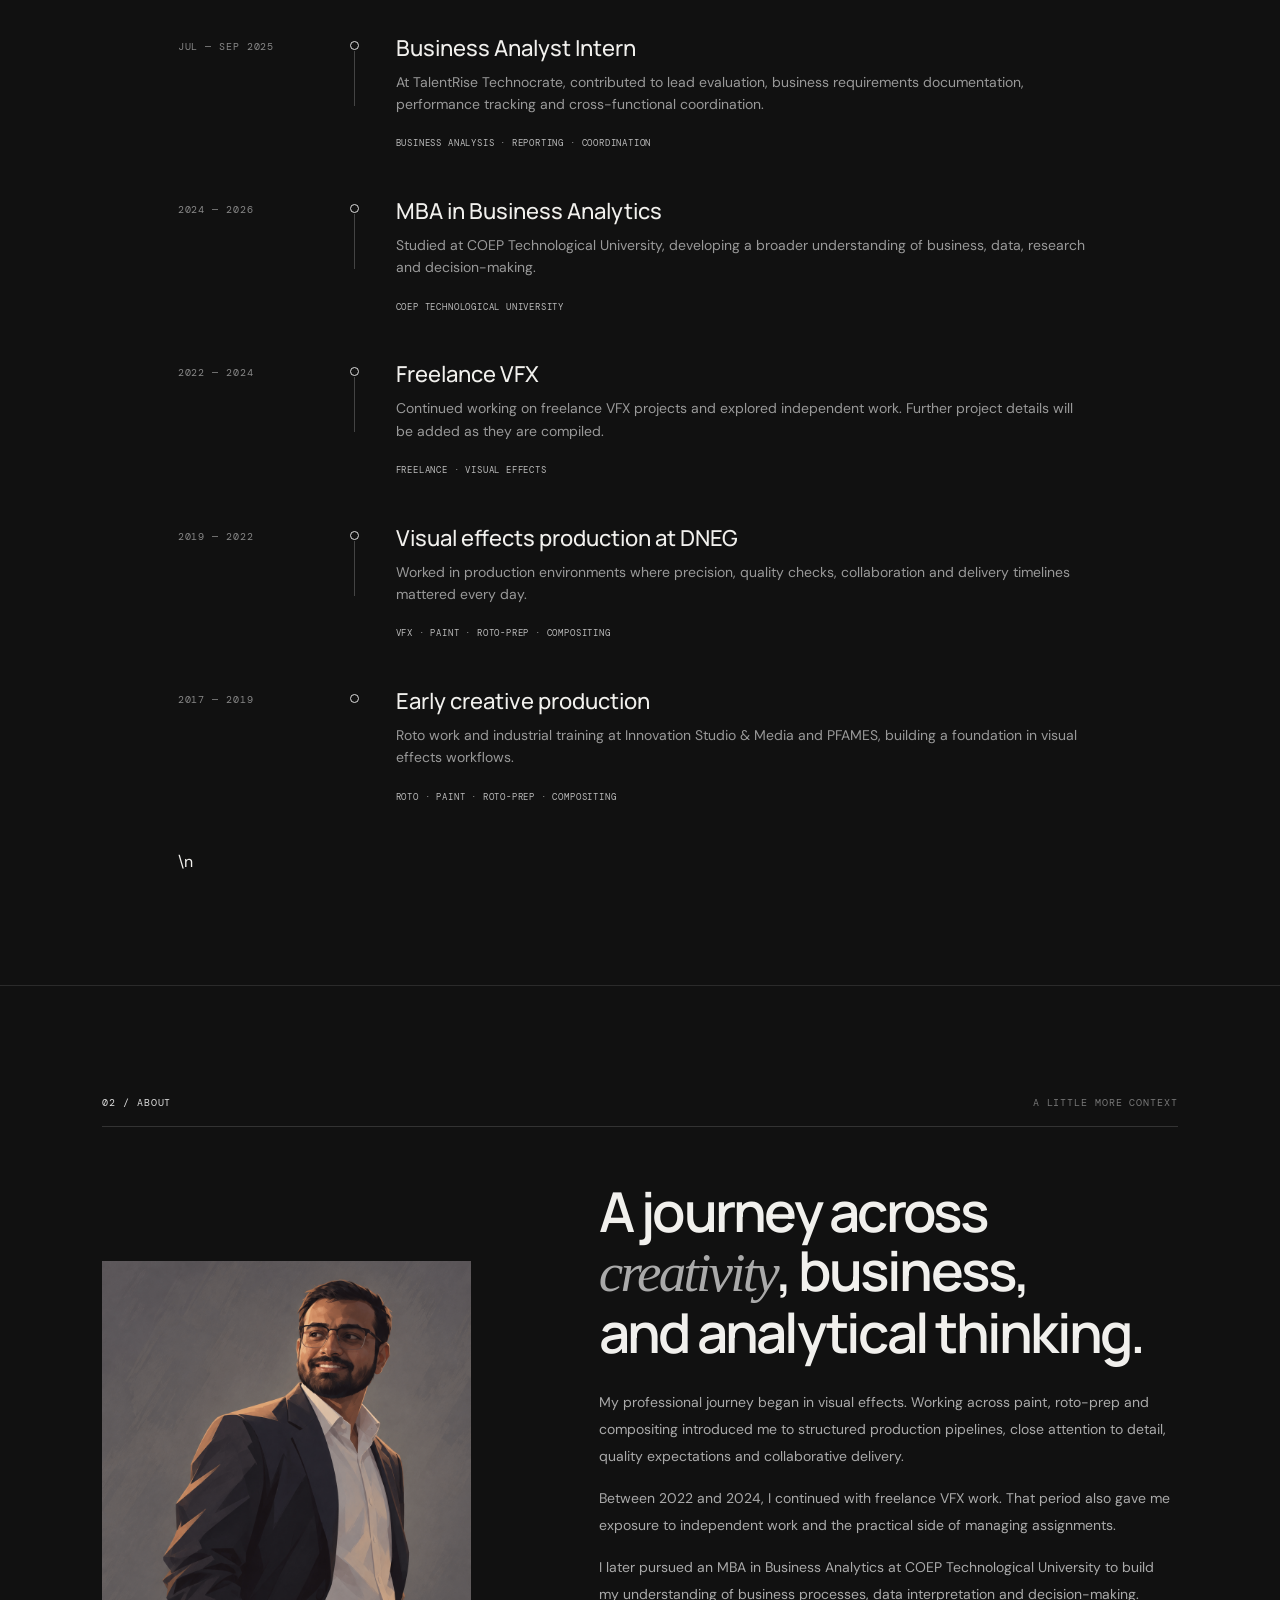
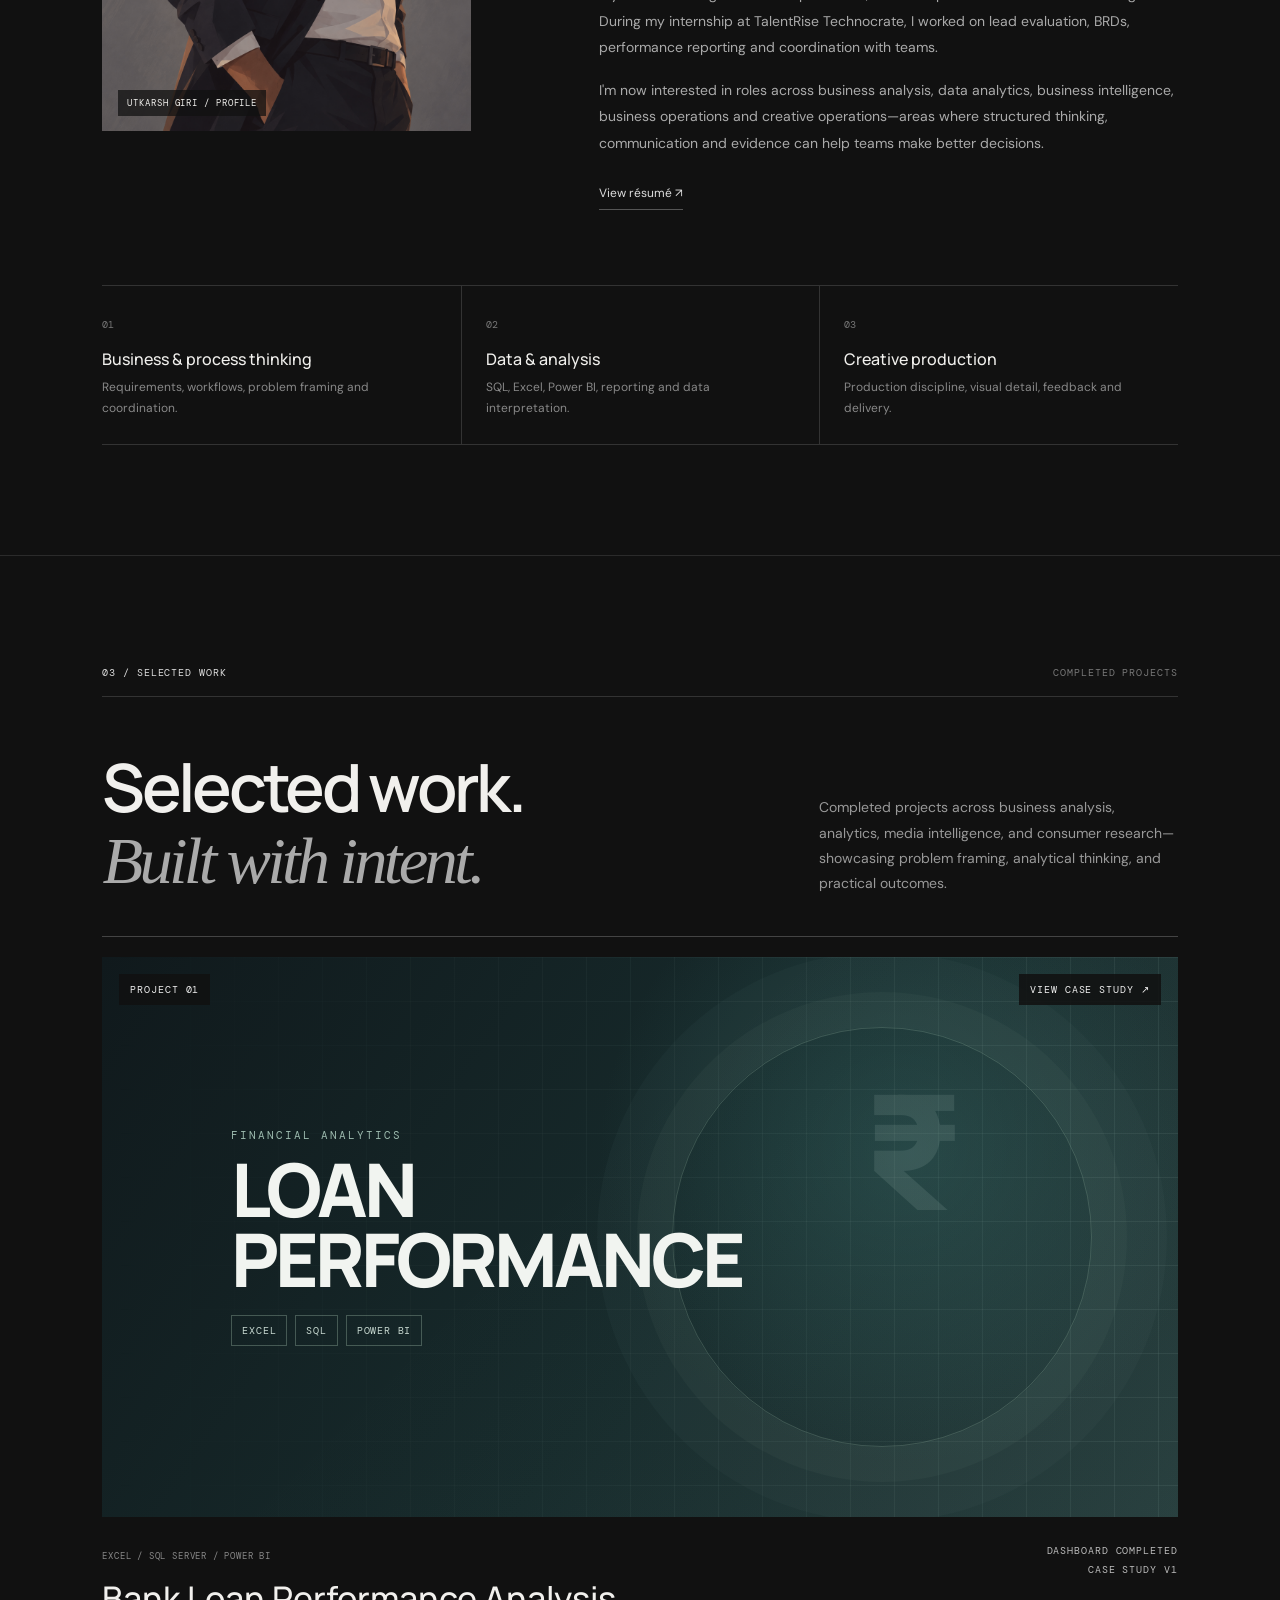
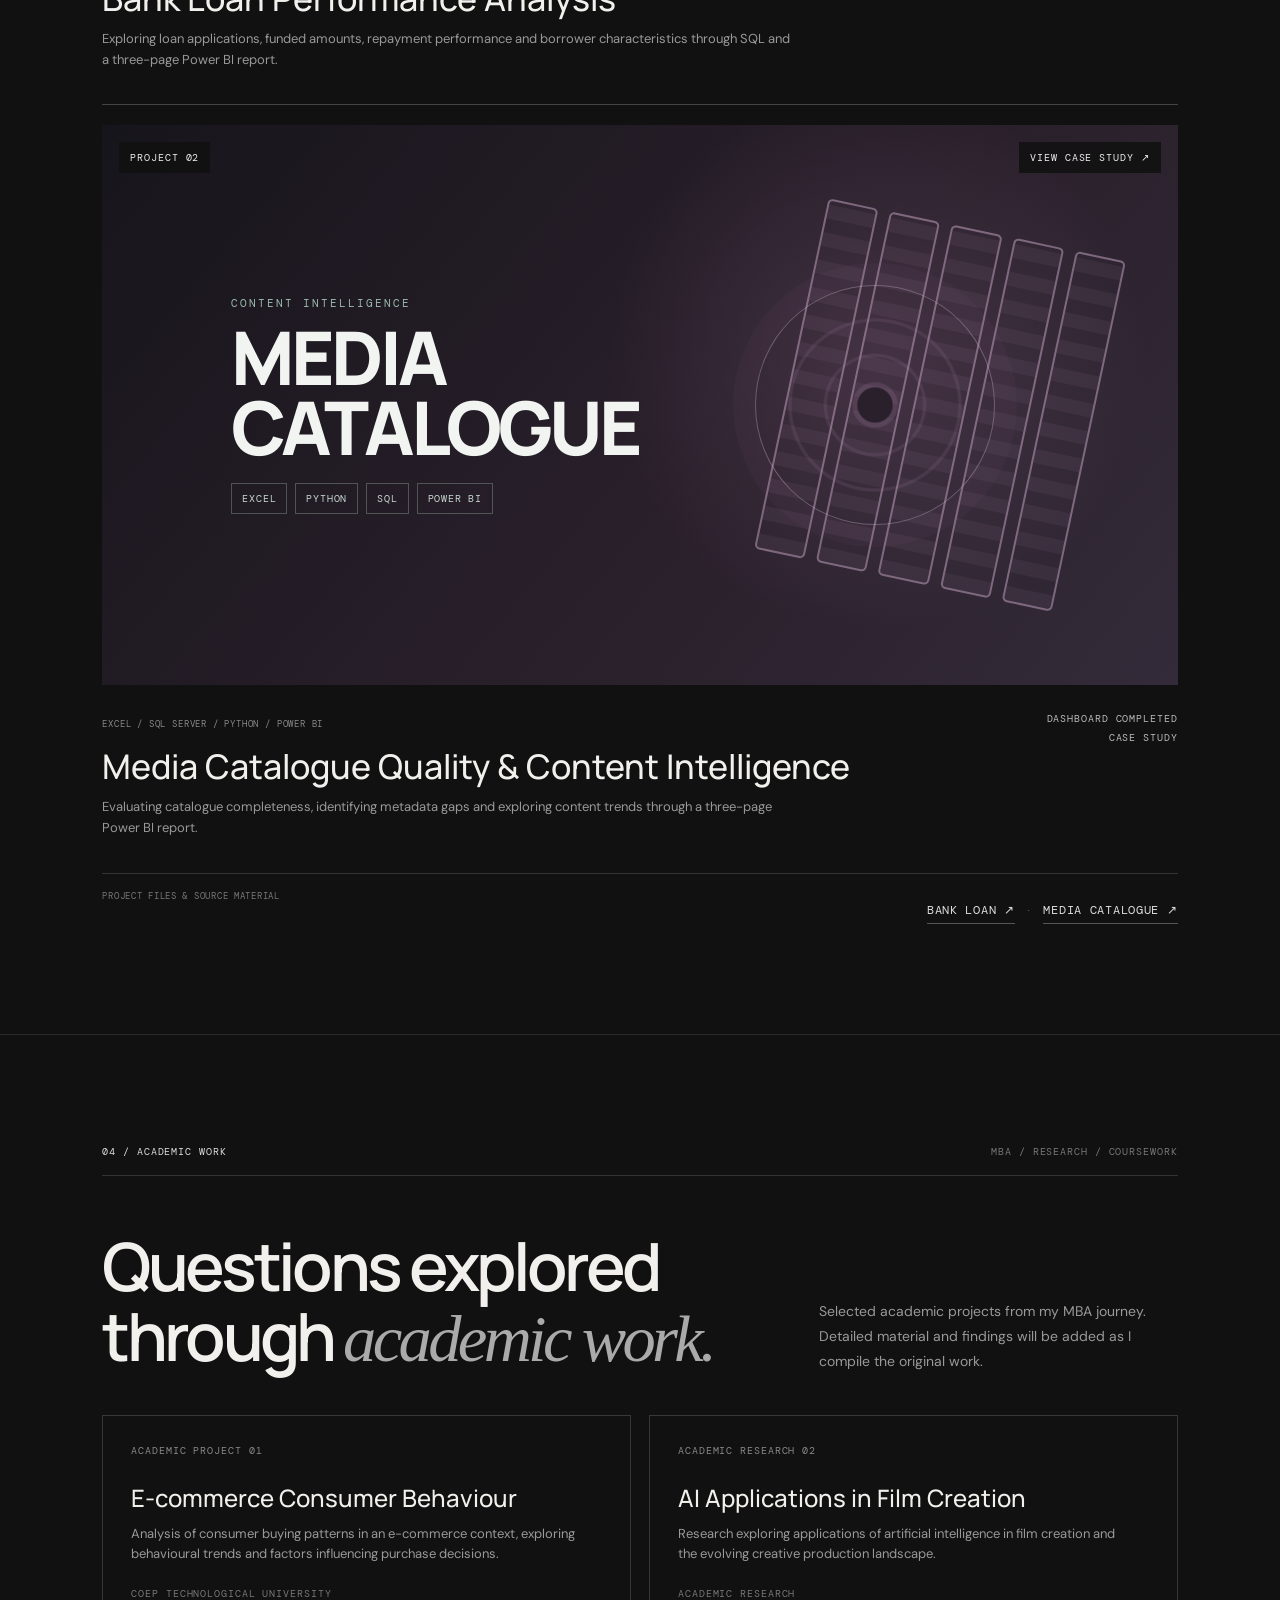
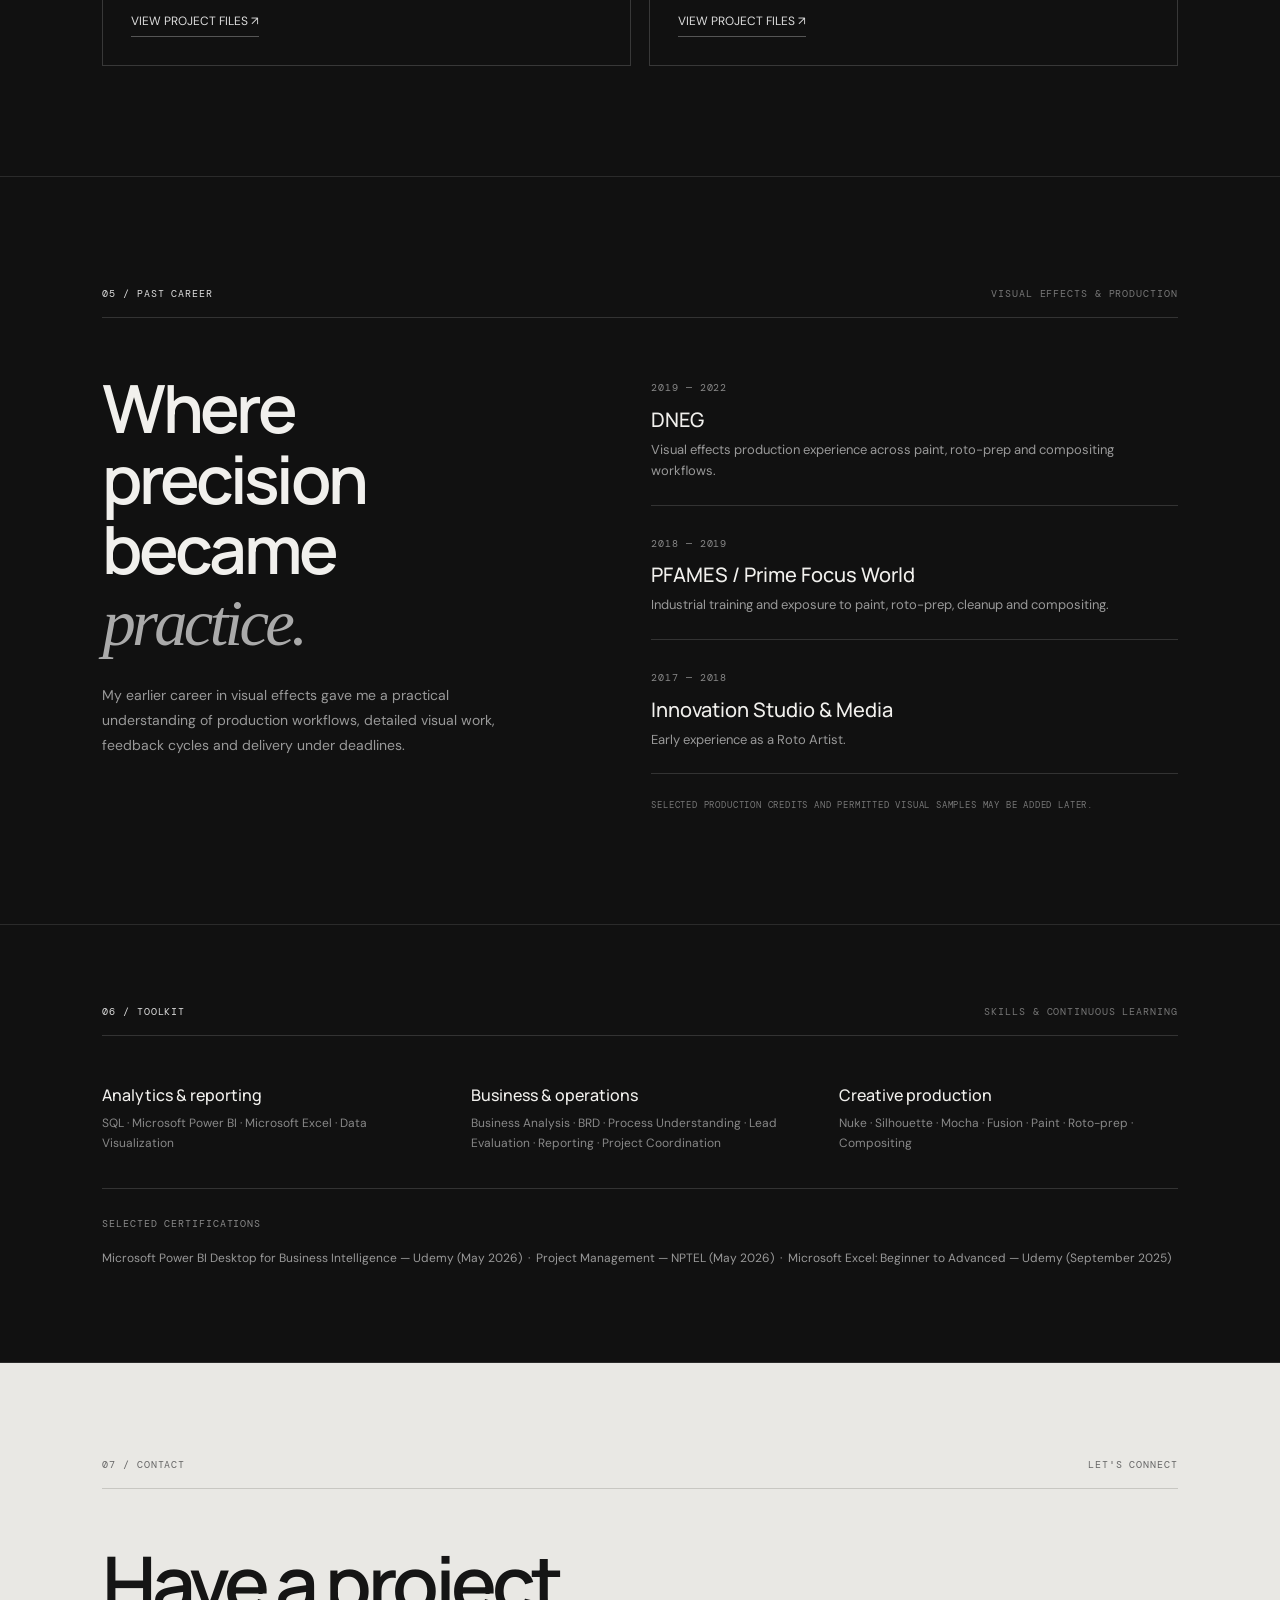
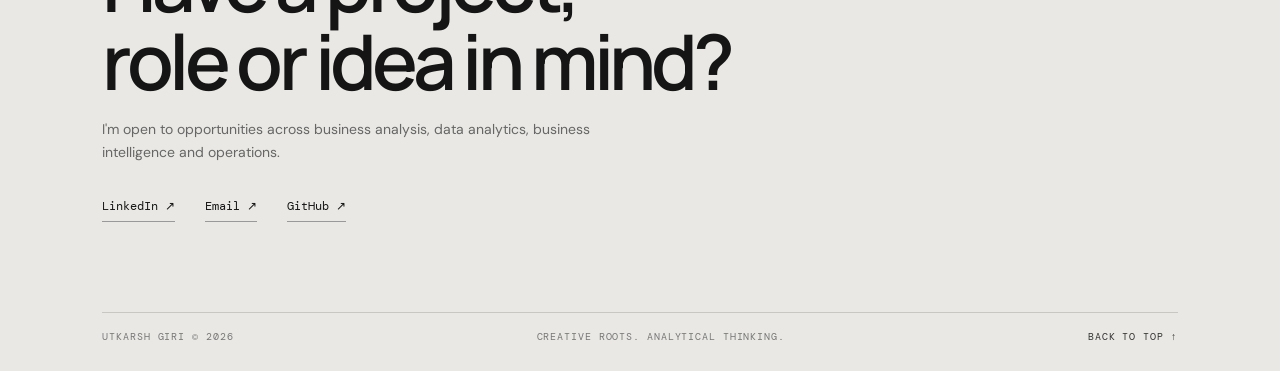
==== commit b9ebabd8: "Add files via upload" ====
--- a/index.html
+++ b/index.html
@@ -152,4 +152,4 @@
   </main>
   <script src="script.js"></script>
 </body>
-</html>
+</html>
--- a/styles.css
+++ b/styles.css
@@ -3,3 +3,23 @@
 @media(max-width:800px){.topbar{padding:0 5vw;height:70px}.menu-toggle{display:flex;flex-direction:column;gap:6px;margin-left:auto;margin-right:18px}.menu-toggle i{width:22px;height:1px;background:#eee}.nav{display:none;position:absolute;top:70px;left:0;right:0;background:#171717;padding:22px 6vw 28px;flex-direction:column;border-bottom:1px solid #333;margin:0}.nav.open{display:flex}.nav a{font-size:12px}.nav-right{gap:10px}.nav-resume{font-size:9px}.nav-avatar{width:35px;height:35px}.hero{padding:30px 6vw 20px;min-height:auto}.hero-main{grid-template-columns:1fr;gap:40px;margin:55px auto 55px}.hero h1{font-size:clamp(46px,11vw,75px)}.hero-art{justify-self:start;width:min(100%,440px);max-width:none}.art-frame{height:470px;min-height:0}.hero-topline{font-size:8px;gap:12px}.hero-topline span:last-child{text-align:right}.hero-foot{font-size:8px}.intro-band{padding:42px 6vw;display:block}.intro-band span{display:block;margin-top:20px}.section{padding:75px 6vw}.journey-heading,.work-heading,.academic-heading,.past-layout{grid-template-columns:1fr;gap:20px;margin:42px 0}.timeline-item{grid-template-columns:105px 16px 1fr;gap:13px}.time{font-size:8px}.timeline-content h3{font-size:18px}.timeline-content p{font-size:12px}.about-layout{grid-template-columns:1fr;gap:35px;margin:40px 0 55px}.about-image{height:440px;max-width:440px}.capabilities{grid-template-columns:1fr}.capabilities>div,.capabilities>div+div{padding:20px 0;border-left:0;border-bottom:1px solid #333}.capabilities>div:last-child{border-bottom:0}.project-meta{display:block}.project-status{text-align:left;margin-top:17px}.academic-grid,.toolkit-grid{grid-template-columns:1fr}.future-note{display:block;line-height:2}.future-note span{display:block}.contact-section{padding:75px 6vw 24px}.contact-links{margin-bottom:65px}.contact-foot{gap:14px;flex-wrap:wrap;font-size:8px}}
 @media(max-width:430px){.wordmark{font-size:12px}.nav-resume{display:none}.hero-tags{gap:7px}.hero-tags span{font-size:8px}.art-frame{height:390px}.section-head{gap:15px}.head-note{font-size:8px;text-align:right}.timeline-item{grid-template-columns:78px 12px 1fr;gap:9px}.timeline-content h3{font-size:16px}.timeline-content p{font-size:11px}.contact-foot span:nth-child(2){display:none}}
 @media(hover:none),(pointer:coarse){.cursor-dot{display:none}}
+
+/* Project preview windows — intentional graphic tiles, not dashboard screenshots */
+.project-window{isolation:isolate;display:flex;align-items:center;justify-content:center;min-height:300px}
+.project-window:before{content:"";position:absolute;inset:0;z-index:-2}
+.bank-window{background:linear-gradient(125deg,#10191c,#172b2c 55%,#243b3b)}
+.bank-window:before{background:radial-gradient(circle at 75% 35%,#3e777355,transparent 35%),linear-gradient(135deg,transparent 40%,#a9c5b20a)}
+.window-grid{position:absolute;inset:0;background-image:linear-gradient(#9bb9b21b 1px,transparent 1px),linear-gradient(90deg,#9bb9b21b 1px,transparent 1px);background-size:44px 44px;mask-image:linear-gradient(90deg,transparent,#000)}
+.window-orbit{position:absolute;width:clamp(220px,35vw,420px);aspect-ratio:1;border:1px solid #a9c5b23b;border-radius:50%;right:8%;top:50%;transform:translateY(-50%);box-shadow:0 0 0 35px #a9c5b20a,0 0 0 75px #a9c5b208}
+.window-mark{position:absolute;right:20%;top:20%;font:800 clamp(70px,13vw,160px)/1 Manrope,sans-serif;color:#c2d8ce20}
+.window-label{position:relative;margin-right:auto;margin-left:12%;display:flex;flex-direction:column;gap:12px;color:#f1f4f0;z-index:1}
+.window-kicker{font:11px 'DM Mono',monospace;letter-spacing:.18em;color:#9bb9ad}
+.window-label strong{font:800 clamp(32px,6vw,74px)/.94 Manrope,sans-serif;letter-spacing:-.055em}
+.window-tools{display:flex;gap:8px;margin-top:10px;flex-wrap:wrap}.window-tools b{font:10px 'DM Mono',monospace;letter-spacing:.08em;border:1px solid #a9c5b255;padding:8px 10px;color:#c7d8d0}
+.media-window{background:linear-gradient(130deg,#17151c,#2a202b 60%,#342b3a)}
+.media-window:before{background:radial-gradient(circle at 72% 42%,#a879a333,transparent 32%)}
+.film-strips{position:absolute;right:8%;top:18%;bottom:18%;display:flex;gap:12px;transform:rotate(12deg);opacity:.5}
+.film-strips i{width:clamp(24px,4vw,54px);border:2px solid #c9a9c8;border-radius:5px;background:repeating-linear-gradient(0deg,#c9a9c822 0 14px,transparent 14px 28px)}
+.media-disc{position:absolute;right:17%;top:50%;width:clamp(130px,20vw,240px);aspect-ratio:1;border-radius:50%;transform:translateY(-50%);border:1px solid #d3b5d35c;background:radial-gradient(circle,#29202c 0 10%,#b28ab32c 11% 13%,transparent 14% 28%,#b28ab322 29% 30%,transparent 31% 49%,#b28ab322 50% 51%,transparent 52%);box-shadow:0 0 0 22px #b28ab30a}
+.project-window img{display:none}
+@media(max-width:600px){.window-label{margin-left:7%}.window-orbit{right:-10%}.film-strips{right:-3%}.media-disc{right:5%}}
